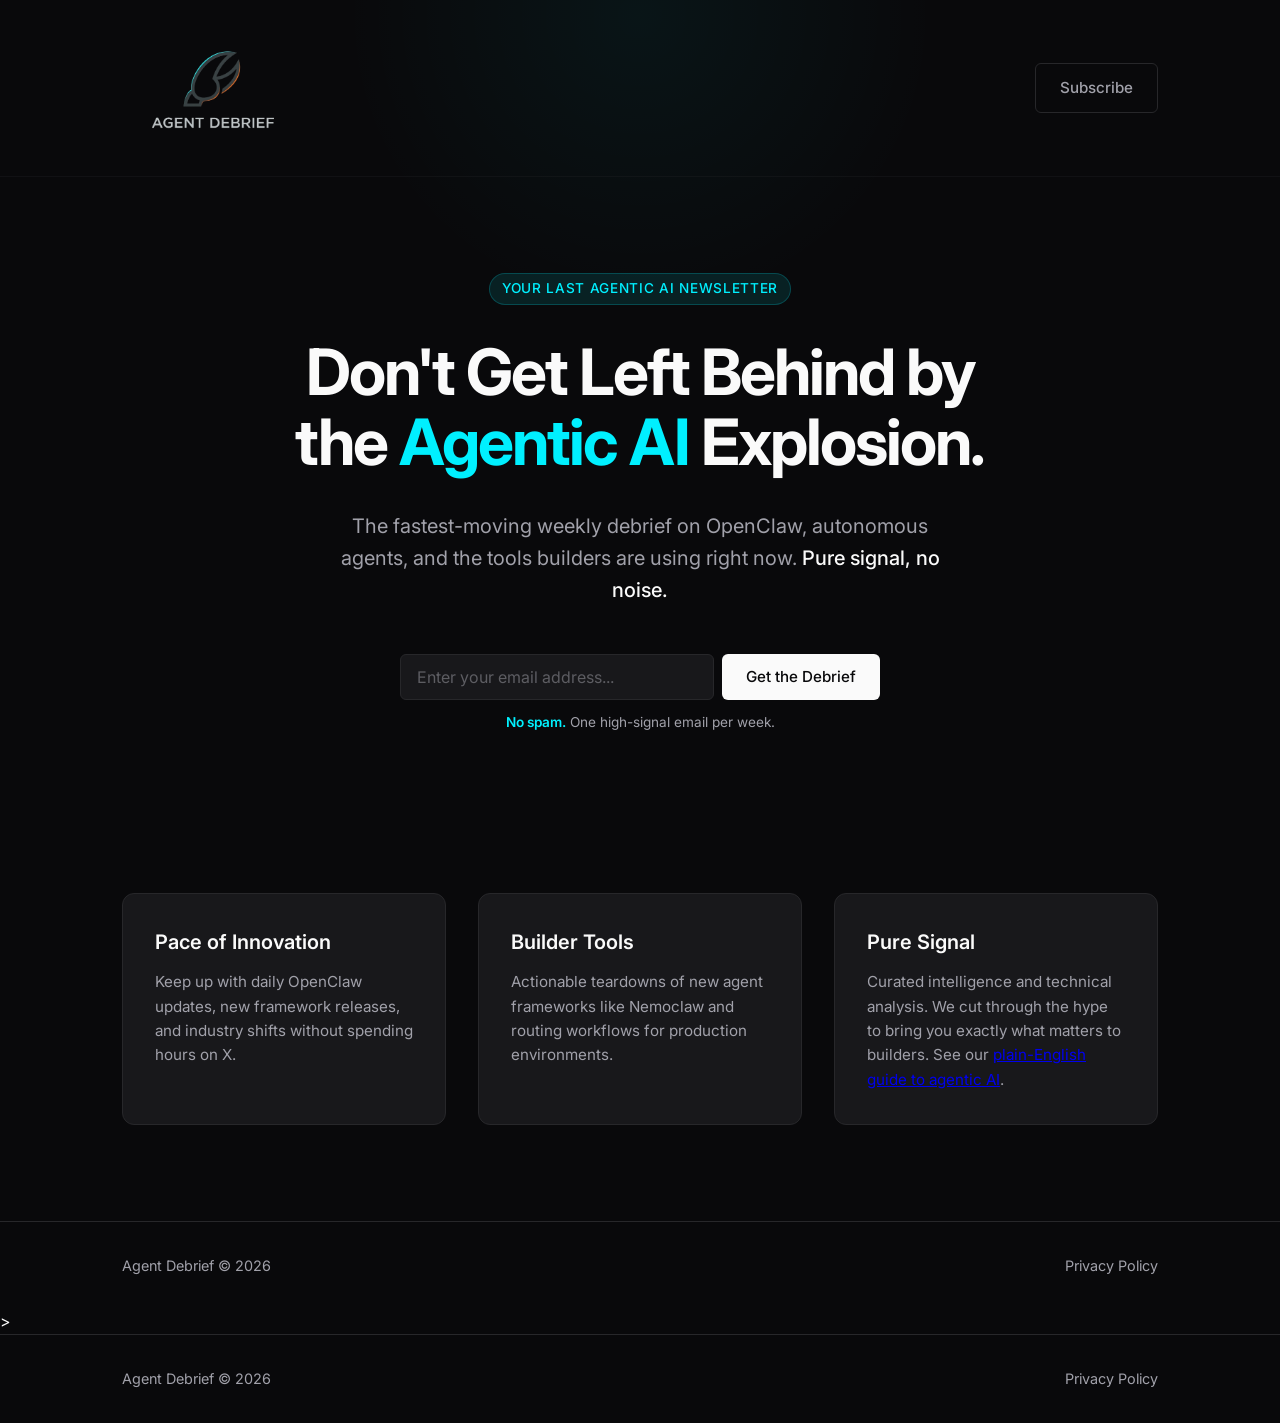
==== index.html @ ac1f8686 "Add canonical URL, JSON-LD Organization schema, h1 tag, outbound links, and footer links" ====
<!DOCTYPE html>
<html lang="en">
<head>
    <meta charset="UTF-8">
    <meta name="viewport" content="width=device-width, initial-scale=1.0">
    <meta name="description" content="Agent Debrief - The fastest-moving weekly debrief on OpenClaw, autonomous agents, and the tools builders are using right now. Pure signal, no noise.">
    <title>Agent Debrief | The Tech Newsletter</title>
    
    <!-- Open Graph / Social Media -->
    <meta property="og:title" content="Agent Debrief | The Tech Newsletter">
    <meta property="og:description" content="Agent Debrief - The fastest-moving weekly debrief on OpenClaw, autonomous agents, and the tools builders are using right now. Pure signal, no noise.">
    <meta property="og:image" content="https://agentdebrief.com/og-banner-image.jpg">
    <meta property="og:url" content="https://agentdebrief.com/">
    <meta property="og:type" content="website">
    
    <meta name="twitter:card" content="summary_large_image">
    <meta name="twitter:title" content="Agent Debrief | The Tech Newsletter">
    <meta name="twitter:description" content="Agent Debrief - The fastest-moving weekly debrief on OpenClaw, autonomous agents, and the tools builders are using right now. Pure signal, no noise.">
    <meta name="twitter:image" content="https://agentdebrief.com/og-banner-image.jpg">
    
    <!-- Google Fonts: Inter -->
    <link rel="preconnect" href="https://fonts.googleapis.com">
    <link rel="preconnect" href="https://fonts.gstatic.com" crossorigin>
    <link href="https://fonts.googleapis.com/css2?family=Inter:wght@300;400;500;600;700&display=swap" rel="stylesheet">
    
    <!-- Stylesheet -->
    <link rel="stylesheet" href="index.css">
    
    <!-- Favicon -->
    <link rel="icon" type="image/png" href="favicon.png">

    <!-- Canonical URL -->
    <link rel="canonical" href="https://agentdebrief.com/">

    <!-- JSON-LD Organization Schema -->
    <script type="application/ld+json">
    {
      "@context": "https://schema.org",
      "@type": "Organization",
      "name": "Agent Debrief",
      "url": "https://agentdebrief.com",
      "logo": "https://agentdebrief.com/logo.png",
      "description": "The fastest-moving weekly debrief on OpenClaw, autonomous agents, and the tools builders are using right now.",
      "sameAs": [
        "https://buttondown.com/the-daily-claw"
      ]
    }
    </script>
</head>
<body>
    
    <div class="glow-bg"></div>

    <header class="site-header">
        <div class="container nav-container">
            <div class="brand">
                <img src="logo.png" alt="Agent Debrief Logo" class="brand-logo" onerror="this.style.display='none'">
            </div>
            <nav class="main-nav">
                <a href="#subscribe" class="btn btn-ghost">Subscribe</a>
            </nav>
        </div>
    </header>

    <main>
        <section class="hero">
            <div class="container hero-container">
                <div class="hero-content">
                    <span class="badge">Your Last Agentic AI Newsletter</span>
                    <h1 class="hero-title">Don't Get Left Behind by the <span>Agentic AI</span> Explosion.</h1>
                    <p class="hero-subtitle">The fastest-moving weekly debrief on OpenClaw, autonomous agents, and the tools builders are using right now. <strong>Pure signal, no noise.</strong></p>
                    
                    <form action="https://buttondown.com/api/emails/embed-subscribe/agentdebrief" method="post" target="popupwindow" onsubmit="window.open('https://buttondown.com/agentdebrief', 'popupwindow')" class="subscribe-form" id="subscribe">
                        <div class="input-group">
                            <input type="email" name="email" placeholder="Enter your email address..." required aria-label="Email address">
                            <input type="hidden" value="1" name="embed" />
                            <button type="submit" class="btn btn-primary">Get the Debrief</button>
                        </div>
                        <p class="privacy-note"><span style="color: #00f1ff; font-weight: 600;">No spam.</span> One high-signal email per week.</p>
                    </form>
                </div>
            </div>
        </section>

        <section class="value-props">
            <div class="container">
                <div class="grid-3">
                    <div class="card">
                        <h3 class="card-title">Pace of Innovation</h3>
                        <p class="card-text">Keep up with daily OpenClaw updates, new framework releases, and industry shifts without spending hours on X.</p>
                    </div>
                    <div class="card">
                        <h3 class="card-title">Builder Tools</h3>
                        <p class="card-text">Actionable teardowns of new agent frameworks like Nemoclaw and routing workflows for production environments.</p>
                    </div>
                    <div class="card">
                        <h3 class="card-title">Pure Signal</h3>
                        <p class="card-text">Curated intelligence and technical analysis. We cut through the hype to bring you exactly what matters to builders. See our <a href="https://agentdebrief.com/blog/what-is-agentic-ai" target="_blank" rel="noopener">plain-English guide to agentic AI</a>.</p>
                    </div>
                </div>
            </div>
        </section>
    </main>

    <footer class="site-footer">
        <div class="container footer-container">
            <div class="footer-brand">
                <span>Agent Debrief &copy; 2026</span>
            </div>
            <div class="footer-links">
                <a href="/privacy.html">Privacy Policy</a>
            </div>
        </div>
    </footer>

</body>
</html>
>
                    </div>
                </div>
            </div>
        </section>
    </main>

    <footer class="site-footer">
        <div class="container footer-container">
            <div class="footer-brand">
                <span>Agent Debrief &copy; 2026</span>
            </div>
            <div class="footer-links">
                <a href="/privacy.html">Privacy Policy</a>
            </div>
        </div>
    </footer>

</body>
</html>
---- index.css ----
:root {
    /* Color Palette */
    --bg-void: #09090B;
    --bg-surface: #18181B;
    --border-color: #27272A;

    --text-primary: #FAFAFA;
    --text-secondary: #A1A1AA;

    --accent-cyan: #00F0FF;
    --accent-amber: #FF5500;

    /* Typography */
    --font-inter: 'Inter', -apple-system, BlinkMacSystemFont, "Segoe UI", Roboto, Helvetica, Arial, sans-serif;

    /* Spacing & Sizing */
    --container-width: 1100px;
    --spacing-sm: 0.5rem;
    --spacing-md: 1rem;
    --spacing-lg: 2rem;
    --spacing-xl: 4rem;

    /* Transitions */
    --transition-fast: 0.15s ease-in-out;
    --transition-smooth: 0.3s cubic-bezier(0.16, 1, 0.3, 1);
}

/* Reset & Base Styles */
* {
    margin: 0;
    padding: 0;
    box-sizing: border-box;
}

body {
    background-color: var(--bg-void);
    color: var(--text-primary);
    font-family: var(--font-inter);
    line-height: 1.6;
    -webkit-font-smoothing: antialiased;
    -moz-osx-font-smoothing: grayscale;
    min-height: 100vh;
    display: flex;
    flex-direction: column;
    position: relative;
    overflow-x: hidden;
}

/* Subtle glowing background effect */
.glow-bg {
    position: absolute;
    top: -20%;
    left: 50%;
    transform: translateX(-50%);
    width: 600px;
    height: 600px;
    background: radial-gradient(circle, rgba(0, 240, 255, 0.05) 0%, rgba(9, 9, 11, 0) 70%);
    z-index: -1;
    pointer-events: none;
}

.container {
    width: 100%;
    max-width: var(--container-width);
    margin: 0 auto;
    padding: 0 var(--spacing-lg);
}

/* Header */
.site-header {
    padding: var(--spacing-lg) 0;
    border-bottom: 1px solid rgba(39, 39, 42, 0.3);
}

.nav-container {
    display: flex;
    justify-content: space-between;
    align-items: center;
}

.brand {
    display: flex;
    align-items: center;
    gap: 0.75rem;
}

.brand-logo {
    height: 112px;
    width: auto;
}

.brand-text {
    font-size: 1.25rem;
    font-weight: 600;
    letter-spacing: -0.02em;
}

/* Buttons */
.btn {
    display: inline-block;
    padding: 0.75rem 1.5rem;
    border-radius: 6px;
    font-weight: 500;
    font-size: 0.95rem;
    cursor: pointer;
    text-decoration: none;
    transition: all var(--transition-fast);
    border: none;
    font-family: inherit;
}

.btn-primary {
    background-color: var(--text-primary);
    color: var(--bg-void);
}

.btn-primary:hover {
    background-color: #E4E4E7;
    transform: translateY(-1px);
}

.btn-ghost {
    background-color: transparent;
    color: var(--text-secondary);
    border: 1px solid var(--border-color);
}

.btn-ghost:hover {
    color: var(--text-primary);
    border-color: var(--text-secondary);
}

/* Hero Section */
.hero {
    padding: 6rem 0;
    text-align: center;
}

.hero-container {
    max-width: 800px;
}

.badge {
    display: inline-block;
    padding: 0.25rem 0.75rem;
    background-color: rgba(0, 240, 255, 0.1);
    color: var(--accent-cyan);
    border: 1px solid rgba(0, 240, 255, 0.2);
    border-radius: 20px;
    font-size: 0.85rem;
    font-weight: 500;
    margin-bottom: var(--spacing-lg);
    letter-spacing: 0.05em;
    text-transform: uppercase;
}

.hero-title {
    font-size: clamp(2.5rem, 5vw, 4rem);
    font-weight: 700;
    line-height: 1.1;
    letter-spacing: -0.03em;
    margin-bottom: var(--spacing-lg);
}

.hero-title span {
    color: var(--accent-cyan);
}

.hero-subtitle {
    font-size: 1.25rem;
    color: var(--text-secondary);
    margin-bottom: 3rem;
    max-width: 600px;
    margin-left: auto;
    margin-right: auto;
}

.hero-subtitle strong {
    color: var(--text-primary);
    font-weight: 500;
}

/* Subscribe Form */
.subscribe-form {
    max-width: 480px;
    margin: 0 auto;
}

.input-group {
    display: flex;
    gap: 0.5rem;
    margin-bottom: 0.75rem;
}

.input-group input {
    flex: 1;
    padding: 0.75rem 1rem;
    background-color: var(--bg-surface);
    border: 1px solid var(--border-color);
    border-radius: 6px;
    color: var(--text-primary);
    font-family: inherit;
    font-size: 1rem;
    transition: border-color var(--transition-fast);
}

.input-group input:focus {
    outline: none;
    border-color: var(--accent-cyan);
}

.input-group input::placeholder {
    color: rgba(161, 161, 170, 0.5);
}

.privacy-note {
    font-size: 0.85rem;
    color: var(--text-secondary);
}

/* Value Props Grid */
.value-props {
    padding: var(--spacing-xl) 0 6rem 0;
}

.grid-3 {
    display: grid;
    grid-template-columns: repeat(auto-fit, minmax(300px, 1fr));
    gap: var(--spacing-lg);
}

.card {
    background-color: var(--bg-surface);
    border: 1px solid var(--border-color);
    border-radius: 12px;
    padding: 2rem;
    transition: transform var(--transition-smooth), border-color var(--transition-smooth);
}

.card:hover {
    transform: translateY(-4px);
    border-color: rgba(255, 255, 255, 0.1);
}



.card-title {
    font-size: 1.25rem;
    font-weight: 600;
    margin-bottom: 0.75rem;
}

.card-text {
    color: var(--text-secondary);
    font-size: 0.95rem;
}

/* Footer */
.site-footer {
    margin-top: auto;
    padding: 2rem 0;
    border-top: 1px solid var(--border-color);
    color: var(--text-secondary);
    font-size: 0.9rem;
}

.footer-container {
    display: flex;
    justify-content: space-between;
    align-items: center;
}

.footer-links a {
    color: var(--text-secondary);
    text-decoration: none;
    transition: color var(--transition-fast);
}

.footer-links a:hover {
    color: var(--text-primary);
}

/* Responsive */
@media (max-width: 768px) {
    .input-group {
        flex-direction: column;
    }

    .input-group button {
        width: 100%;
    }

    .footer-container {
        flex-direction: column;
        gap: 1rem;
        text-align: center;
    }
}
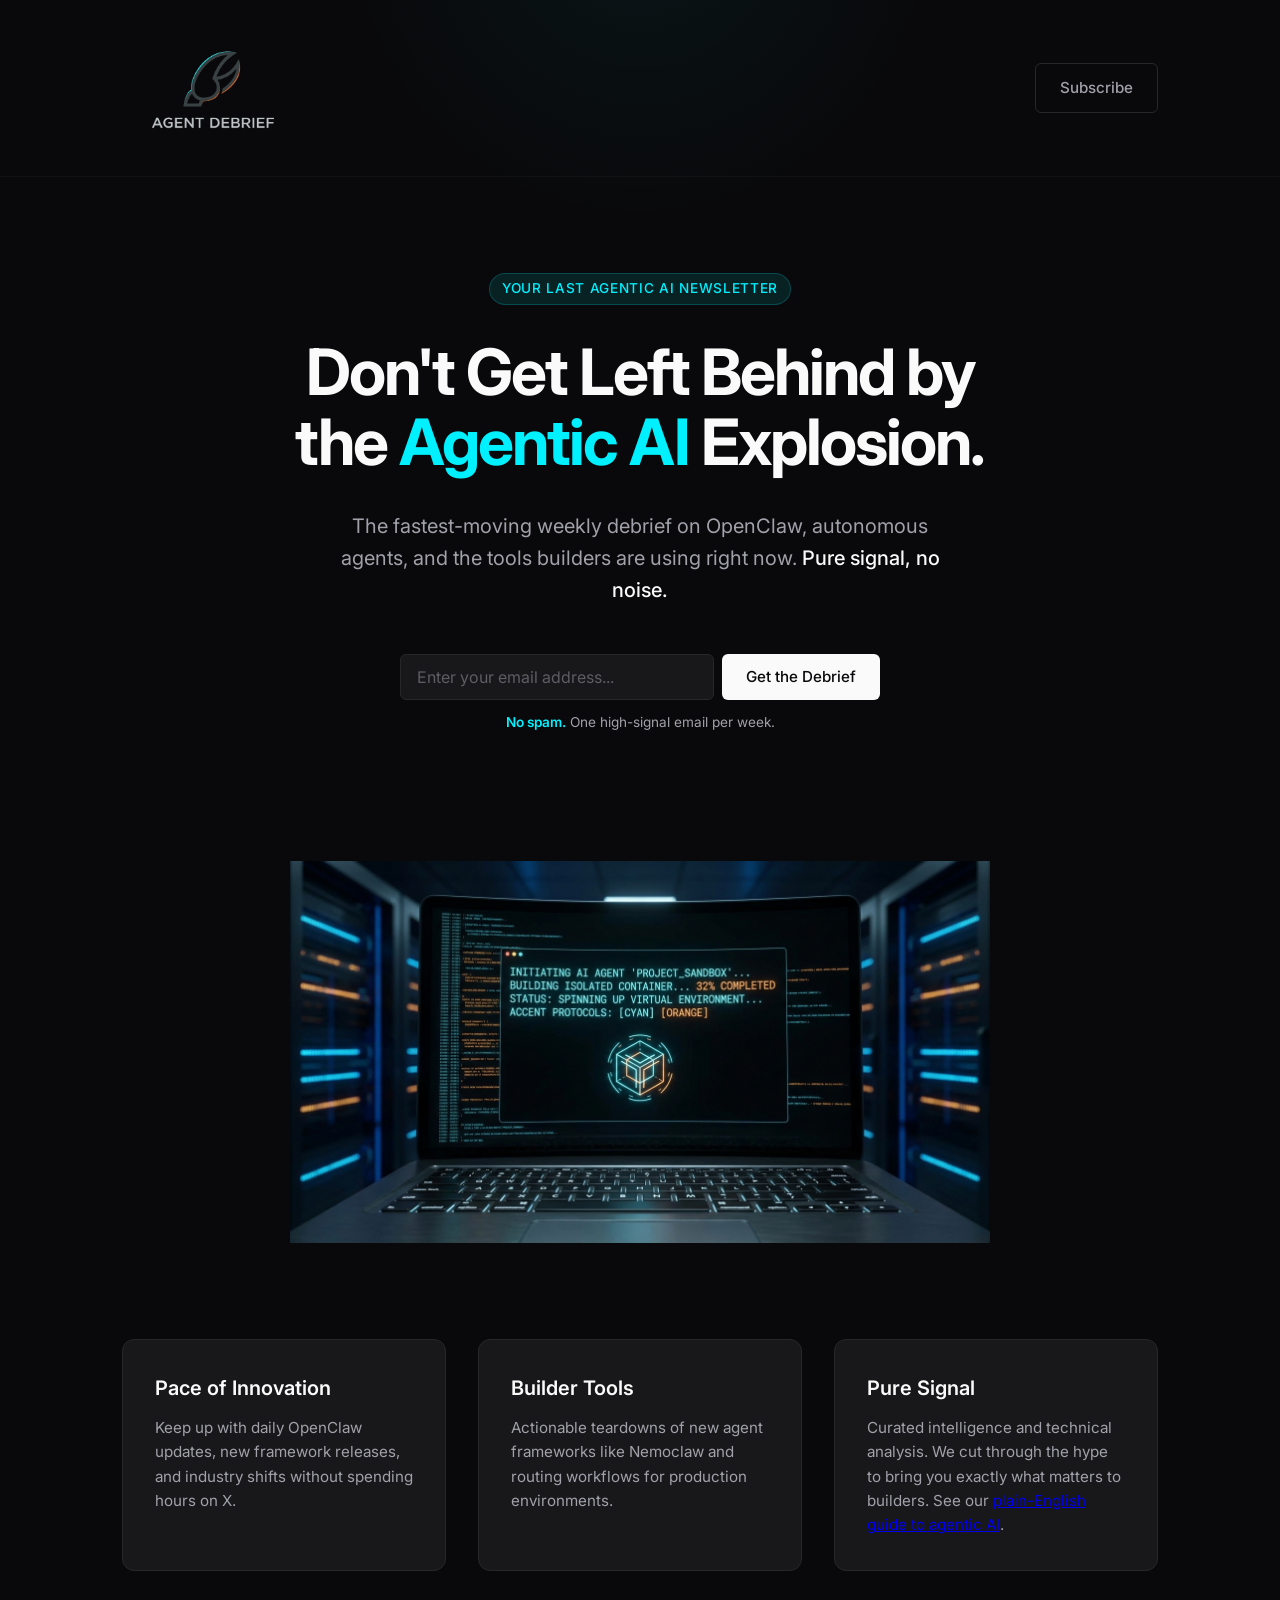
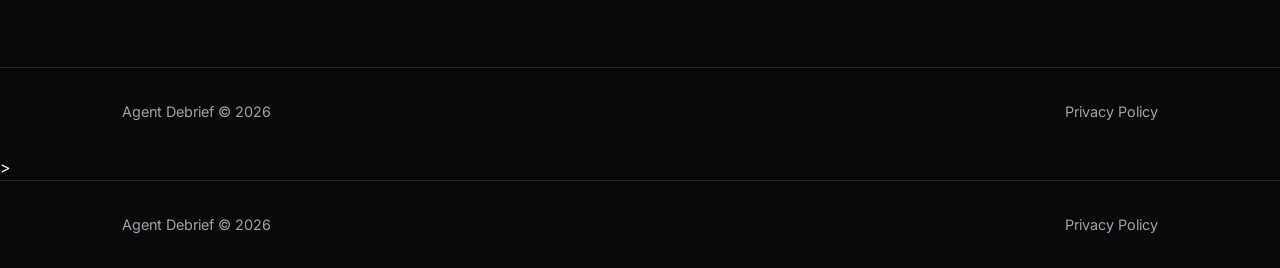
==== commit e7ad0021: "Add site images: featured, infographic, in-content" ====
--- a/index.html
+++ b/index.html
@@ -82,6 +82,8 @@
             </div>
         </section>
 
+        <img src="/images/home-featured.jpg" alt="Agent Debrief home" class="featured-image" style="width:100%;max-width:700px;display:block;margin:2rem auto;">
+
         <section class="value-props">
             <div class="container">
                 <div class="grid-3">
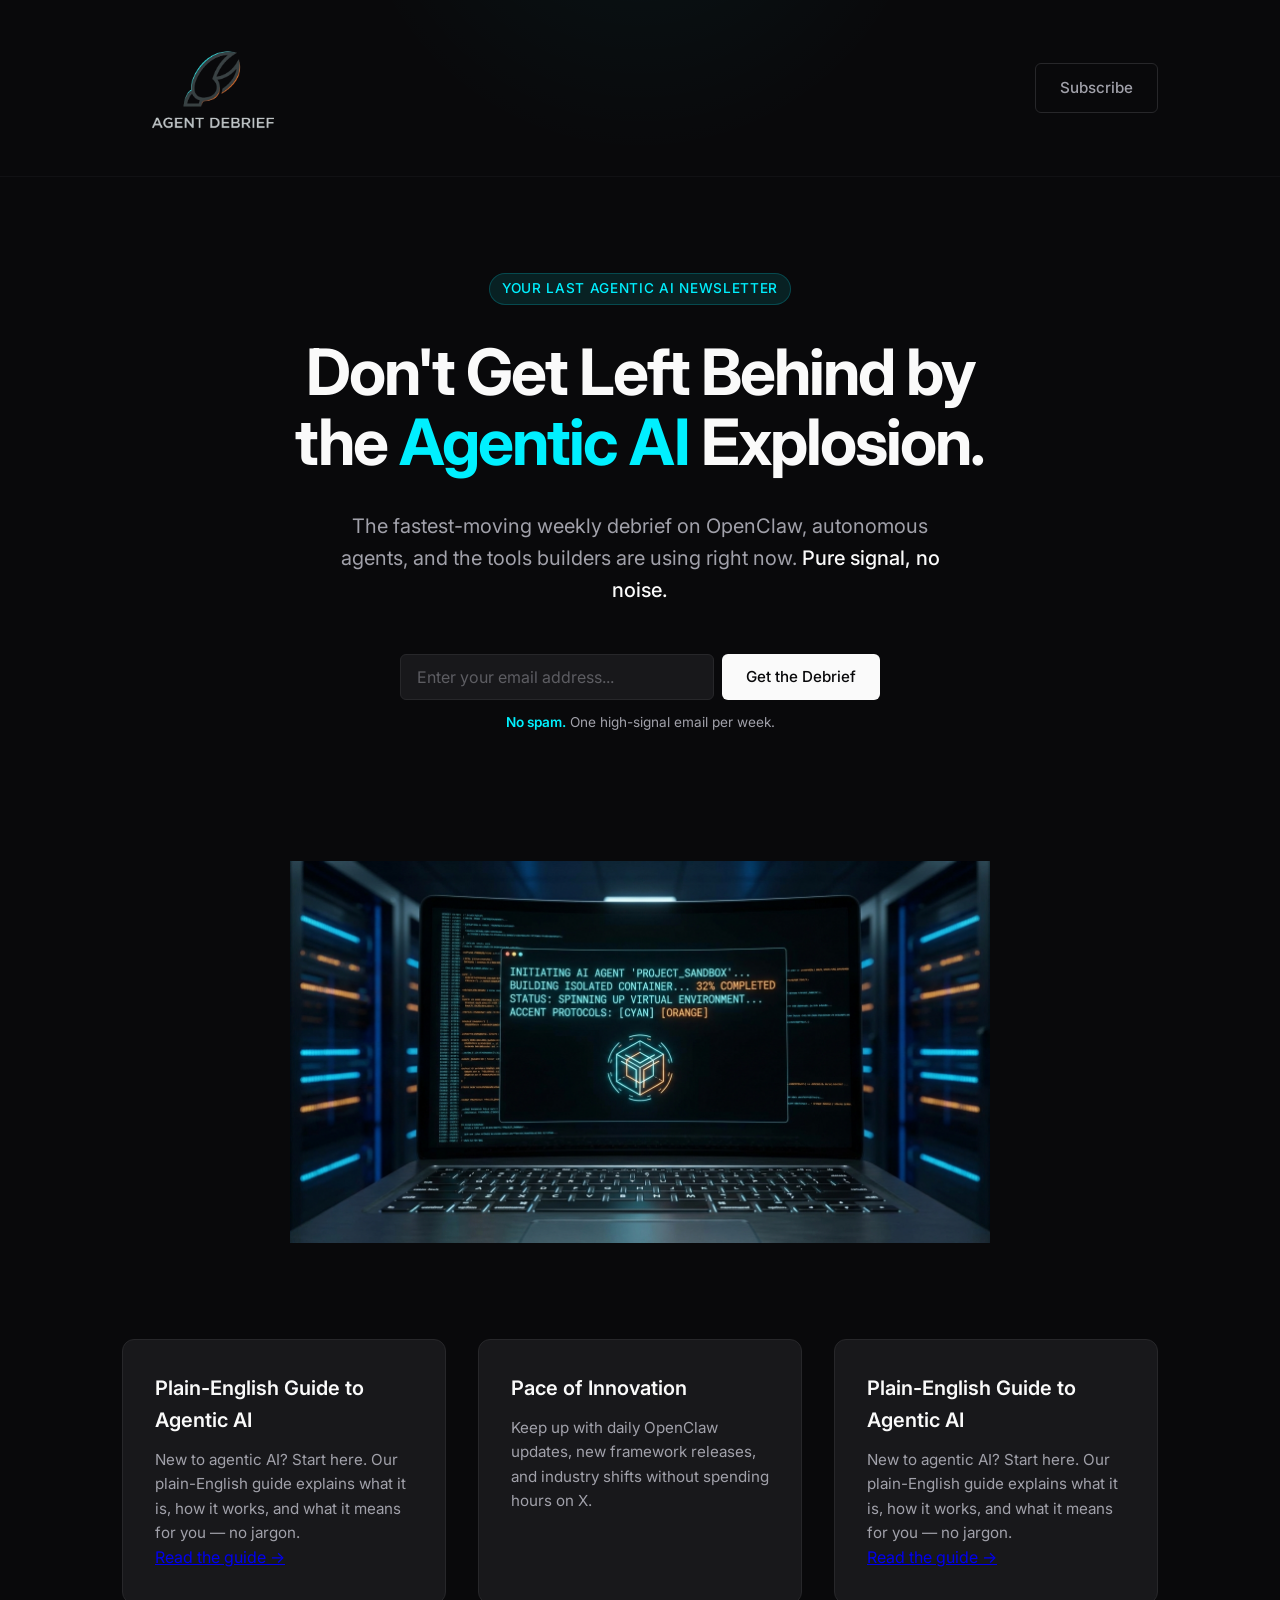
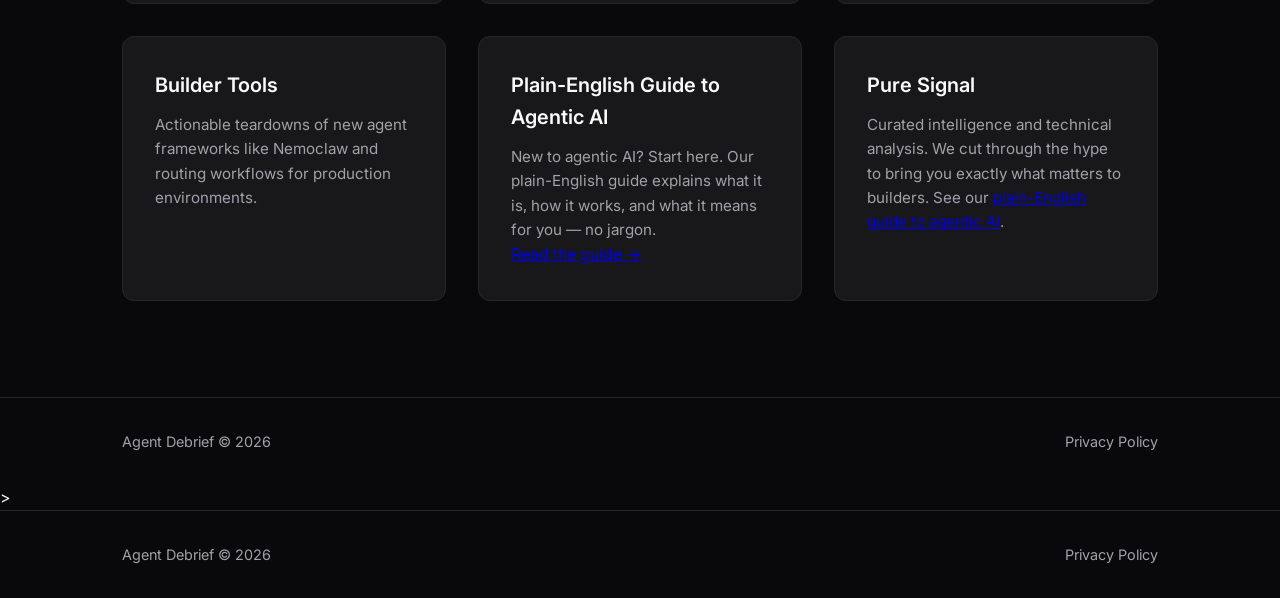
==== commit 210af746: "Fix homepage cyan accent link + replace all generic images with unique context-specific images" ====
--- a/index.html
+++ b/index.html
@@ -87,15 +87,30 @@
         <section class="value-props">
             <div class="container">
                 <div class="grid-3">
-                    <div class="card">
+                        <div class="card">
+                <h3 class="card-title">Plain-English Guide to Agentic AI</h3>
+                <p class="card-text">New to agentic AI? Start here. Our plain-English guide explains what it is, how it works, and what it means for you — no jargon.</p>
+                <a href="/blog/what-is-agentic-ai" class="article-link">Read the guide →</a>
+            </div>
+            <div class="card">
                         <h3 class="card-title">Pace of Innovation</h3>
                         <p class="card-text">Keep up with daily OpenClaw updates, new framework releases, and industry shifts without spending hours on X.</p>
                     </div>
-                    <div class="card">
+                        <div class="card">
+                <h3 class="card-title">Plain-English Guide to Agentic AI</h3>
+                <p class="card-text">New to agentic AI? Start here. Our plain-English guide explains what it is, how it works, and what it means for you — no jargon.</p>
+                <a href="/blog/what-is-agentic-ai" class="article-link">Read the guide →</a>
+            </div>
+            <div class="card">
                         <h3 class="card-title">Builder Tools</h3>
                         <p class="card-text">Actionable teardowns of new agent frameworks like Nemoclaw and routing workflows for production environments.</p>
                     </div>
-                    <div class="card">
+                        <div class="card">
+                <h3 class="card-title">Plain-English Guide to Agentic AI</h3>
+                <p class="card-text">New to agentic AI? Start here. Our plain-English guide explains what it is, how it works, and what it means for you — no jargon.</p>
+                <a href="/blog/what-is-agentic-ai" class="article-link">Read the guide →</a>
+            </div>
+            <div class="card">
                         <h3 class="card-title">Pure Signal</h3>
                         <p class="card-text">Curated intelligence and technical analysis. We cut through the hype to bring you exactly what matters to builders. See our <a href="https://agentdebrief.com/blog/what-is-agentic-ai" target="_blank" rel="noopener">plain-English guide to agentic AI</a>.</p>
                     </div>
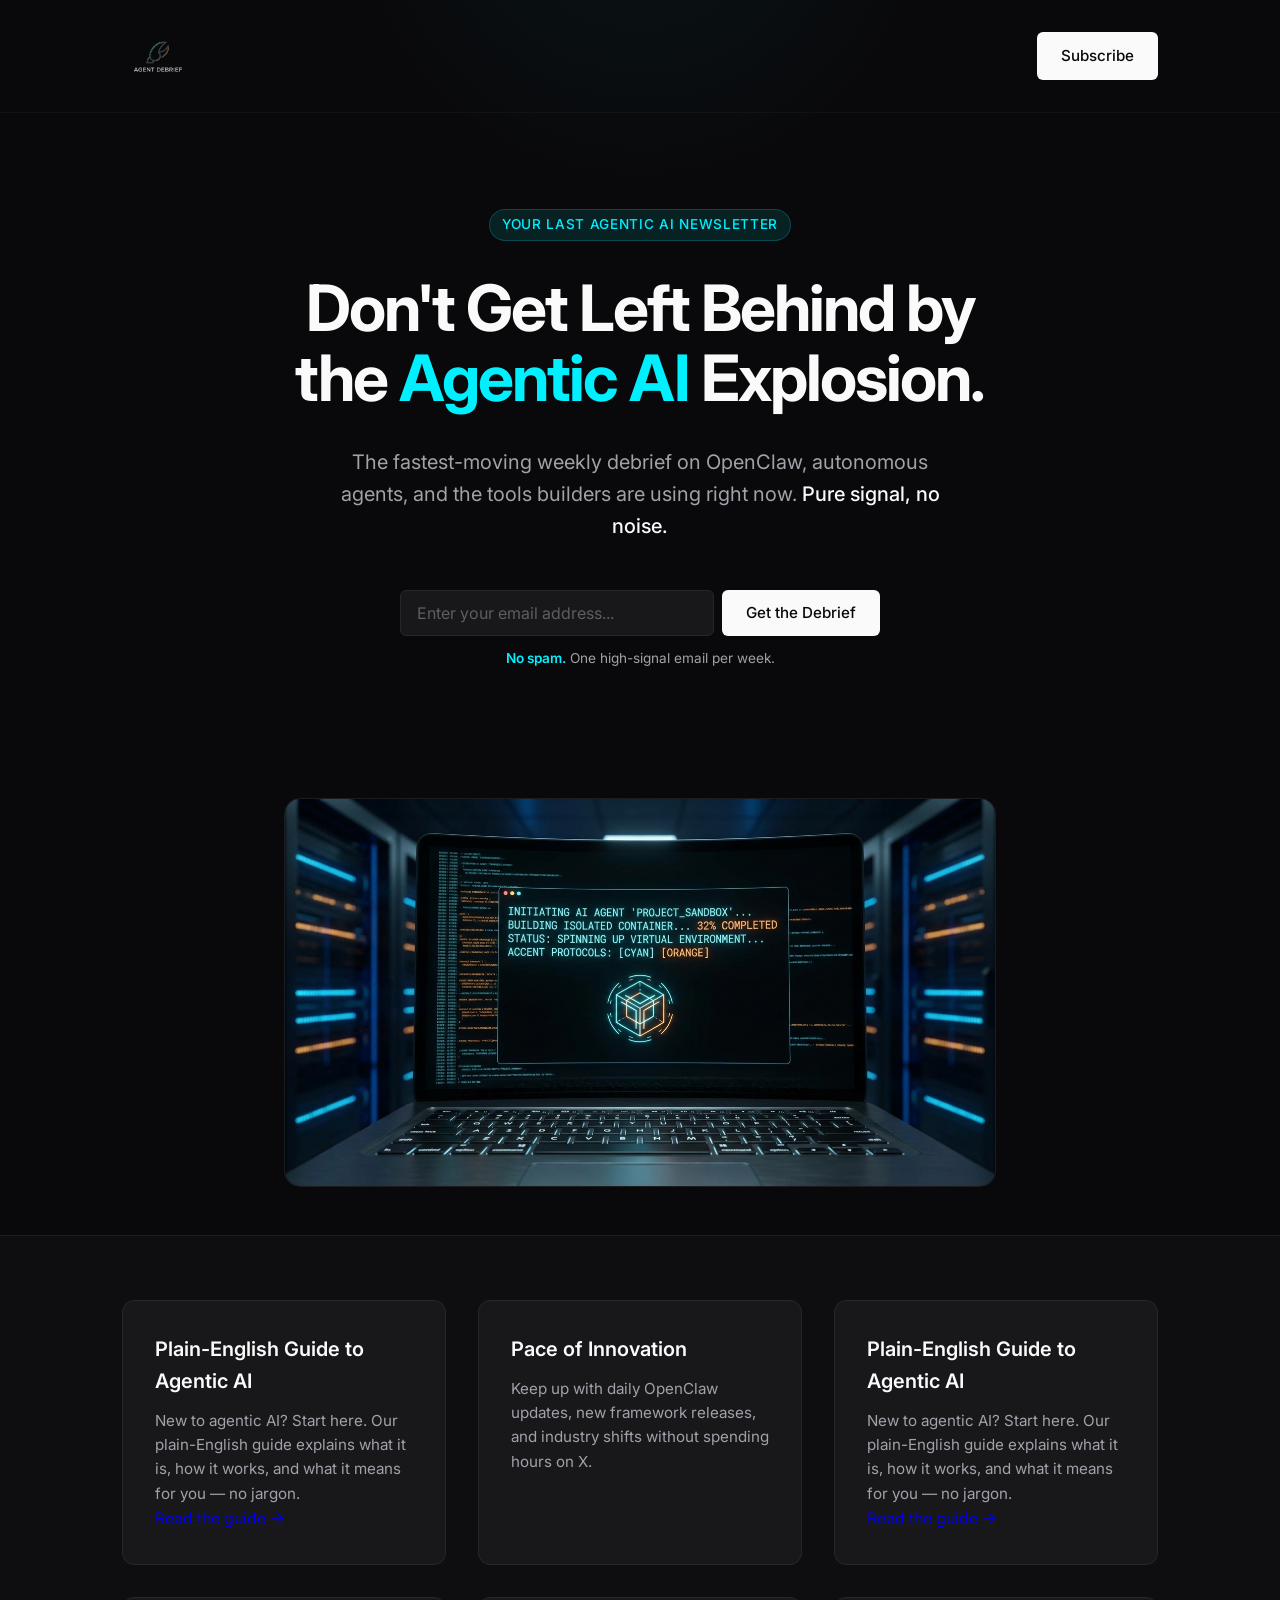
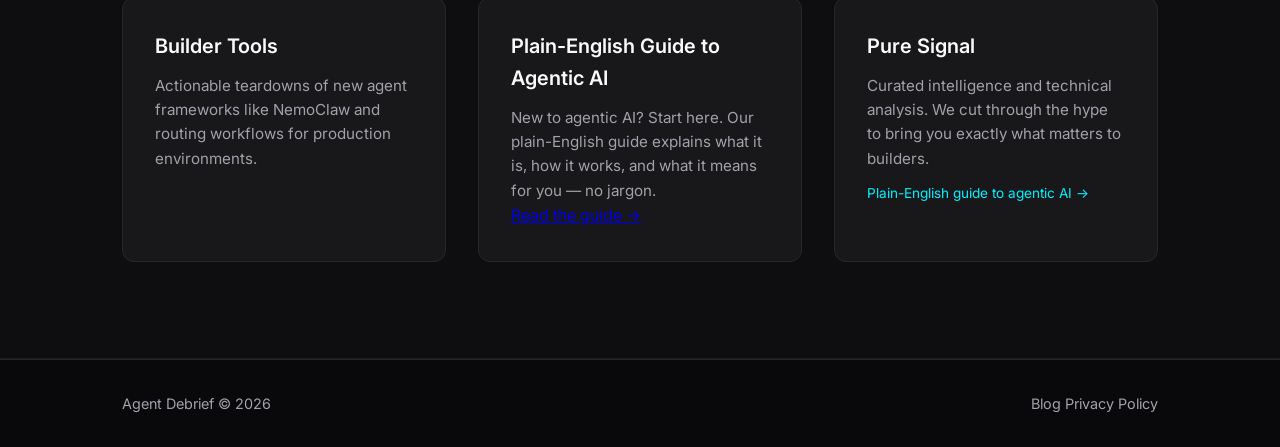
==== commit a2716bdd: "UX fixes: remove double footer, tighten image spacing, primary nav button, clean card link" ====
--- a/index.html
+++ b/index.html
@@ -5,34 +5,21 @@
     <meta name="viewport" content="width=device-width, initial-scale=1.0">
     <meta name="description" content="Agent Debrief - The fastest-moving weekly debrief on OpenClaw, autonomous agents, and the tools builders are using right now. Pure signal, no noise.">
     <title>Agent Debrief | The Tech Newsletter</title>
-    
-    <!-- Open Graph / Social Media -->
+    <link rel="canonical" href="https://agentdebrief.com/">
     <meta property="og:title" content="Agent Debrief | The Tech Newsletter">
-    <meta property="og:description" content="Agent Debrief - The fastest-moving weekly debrief on OpenClaw, autonomous agents, and the tools builders are using right now. Pure signal, no noise.">
+    <meta property="og:description" content="The fastest-moving weekly debrief on OpenClaw, autonomous agents, and the tools builders are using right now. Pure signal, no noise.">
     <meta property="og:image" content="https://agentdebrief.com/og-banner-image.jpg">
     <meta property="og:url" content="https://agentdebrief.com/">
     <meta property="og:type" content="website">
-    
     <meta name="twitter:card" content="summary_large_image">
     <meta name="twitter:title" content="Agent Debrief | The Tech Newsletter">
-    <meta name="twitter:description" content="Agent Debrief - The fastest-moving weekly debrief on OpenClaw, autonomous agents, and the tools builders are using right now. Pure signal, no noise.">
+    <meta name="twitter:description" content="The fastest-moving weekly debrief on OpenClaw, autonomous agents, and the tools builders are using right now. Pure signal, no noise.">
     <meta name="twitter:image" content="https://agentdebrief.com/og-banner-image.jpg">
-    
-    <!-- Google Fonts: Inter -->
     <link rel="preconnect" href="https://fonts.googleapis.com">
     <link rel="preconnect" href="https://fonts.gstatic.com" crossorigin>
     <link href="https://fonts.googleapis.com/css2?family=Inter:wght@300;400;500;600;700&display=swap" rel="stylesheet">
-    
-    <!-- Stylesheet -->
     <link rel="stylesheet" href="index.css">
-    
-    <!-- Favicon -->
     <link rel="icon" type="image/png" href="favicon.png">
-
-    <!-- Canonical URL -->
-    <link rel="canonical" href="https://agentdebrief.com/">
-
-    <!-- JSON-LD Organization Schema -->
     <script type="application/ld+json">
     {
       "@context": "https://schema.org",
@@ -41,27 +28,22 @@
       "url": "https://agentdebrief.com",
       "logo": "https://agentdebrief.com/logo.png",
       "description": "The fastest-moving weekly debrief on OpenClaw, autonomous agents, and the tools builders are using right now.",
-      "sameAs": [
-        "https://buttondown.com/the-daily-claw"
-      ]
+      "sameAs": ["https://buttondown.com/agentdebrief"]
     }
     </script>
 </head>
 <body>
-    
     <div class="glow-bg"></div>
-
     <header class="site-header">
         <div class="container nav-container">
-            <div class="brand">
-                <img src="logo.png" alt="Agent Debrief Logo" class="brand-logo" onerror="this.style.display='none'">
-            </div>
+            <a href="/" class="brand" style="text-decoration:none;">
+                <img src="logo.png" alt="Agent Debrief Logo" class="brand-logo" onerror="this.style.display='"'"'none'"'"'" style="height:44px;">
+            </a>
             <nav class="main-nav">
-                <a href="#subscribe" class="btn btn-ghost">Subscribe</a>
+                <a href="#subscribe" class="btn btn-primary">Subscribe</a>
             </nav>
         </div>
     </header>
-
     <main>
         <section class="hero">
             <div class="container hero-container">
@@ -69,11 +51,10 @@
                     <span class="badge">Your Last Agentic AI Newsletter</span>
                     <h1 class="hero-title">Don't Get Left Behind by the <span>Agentic AI</span> Explosion.</h1>
                     <p class="hero-subtitle">The fastest-moving weekly debrief on OpenClaw, autonomous agents, and the tools builders are using right now. <strong>Pure signal, no noise.</strong></p>
-                    
                     <form action="https://buttondown.com/api/emails/embed-subscribe/agentdebrief" method="post" target="popupwindow" onsubmit="window.open('https://buttondown.com/agentdebrief', 'popupwindow')" class="subscribe-form" id="subscribe">
                         <div class="input-group">
                             <input type="email" name="email" placeholder="Enter your email address..." required aria-label="Email address">
-                            <input type="hidden" value="1" name="embed" />
+                            <input type="hidden" value="1" name="embed">
                             <button type="submit" class="btn btn-primary">Get the Debrief</button>
                         </div>
                         <p class="privacy-note"><span style="color: #00f1ff; font-weight: 600;">No spam.</span> One high-signal email per week.</p>
@@ -81,10 +62,10 @@
                 </div>
             </div>
         </section>
-
-        <img src="/images/home-featured.jpg" alt="Agent Debrief home" class="featured-image" style="width:100%;max-width:700px;display:block;margin:2rem auto;">
-
-        <section class="value-props">
+        <div style="max-width:760px; margin:2rem auto; padding:0 1.5rem;">
+            <img src="/images/home-featured.jpg" alt="An autonomous AI agent running in a sandboxed environment" style="width:100%; border-radius:16px; display:block; border:1px solid rgba(255,255,255,0.08);">
+        </div>
+        <section class="value-props" style="background: rgba(255,255,255,0.02); border-top:1px solid rgba(255,255,255,0.06); border-bottom:1px solid rgba(255,255,255,0.06); margin-top:3rem;">
             <div class="container">
                 <div class="grid-3">
                         <div class="card">
@@ -103,7 +84,7 @@
             </div>
             <div class="card">
                         <h3 class="card-title">Builder Tools</h3>
-                        <p class="card-text">Actionable teardowns of new agent frameworks like Nemoclaw and routing workflows for production environments.</p>
+                        <p class="card-text">Actionable teardowns of new agent frameworks like NemoClaw and routing workflows for production environments.</p>
                     </div>
                         <div class="card">
                 <h3 class="card-title">Plain-English Guide to Agentic AI</h3>
@@ -112,43 +93,23 @@
             </div>
             <div class="card">
                         <h3 class="card-title">Pure Signal</h3>
-                        <p class="card-text">Curated intelligence and technical analysis. We cut through the hype to bring you exactly what matters to builders. See our <a href="https://agentdebrief.com/blog/what-is-agentic-ai" target="_blank" rel="noopener">plain-English guide to agentic AI</a>.</p>
+                        <p class="card-text">Curated intelligence and technical analysis. We cut through the hype to bring you exactly what matters to builders.</p>
+                        <a href="/blog/what-is-agentic-ai" style="display:inline-block; margin-top:0.75rem; font-size:0.85rem; color:#00f1ff; text-decoration:none;">Plain-English guide to agentic AI &rarr;</a>
                     </div>
                 </div>
             </div>
         </section>
     </main>
-
     <footer class="site-footer">
         <div class="container footer-container">
             <div class="footer-brand">
                 <span>Agent Debrief &copy; 2026</span>
             </div>
             <div class="footer-links">
+                <a href="/blog">Blog</a>
                 <a href="/privacy.html">Privacy Policy</a>
             </div>
         </div>
     </footer>
-
 </body>
-</html>
->
-                    </div>
-                </div>
-            </div>
-        </section>
-    </main>
-
-    <footer class="site-footer">
-        <div class="container footer-container">
-            <div class="footer-brand">
-                <span>Agent Debrief &copy; 2026</span>
-            </div>
-            <div class="footer-links">
-                <a href="/privacy.html">Privacy Policy</a>
-            </div>
-        </div>
-    </footer>
-
-</body>
-</html>
+</html>
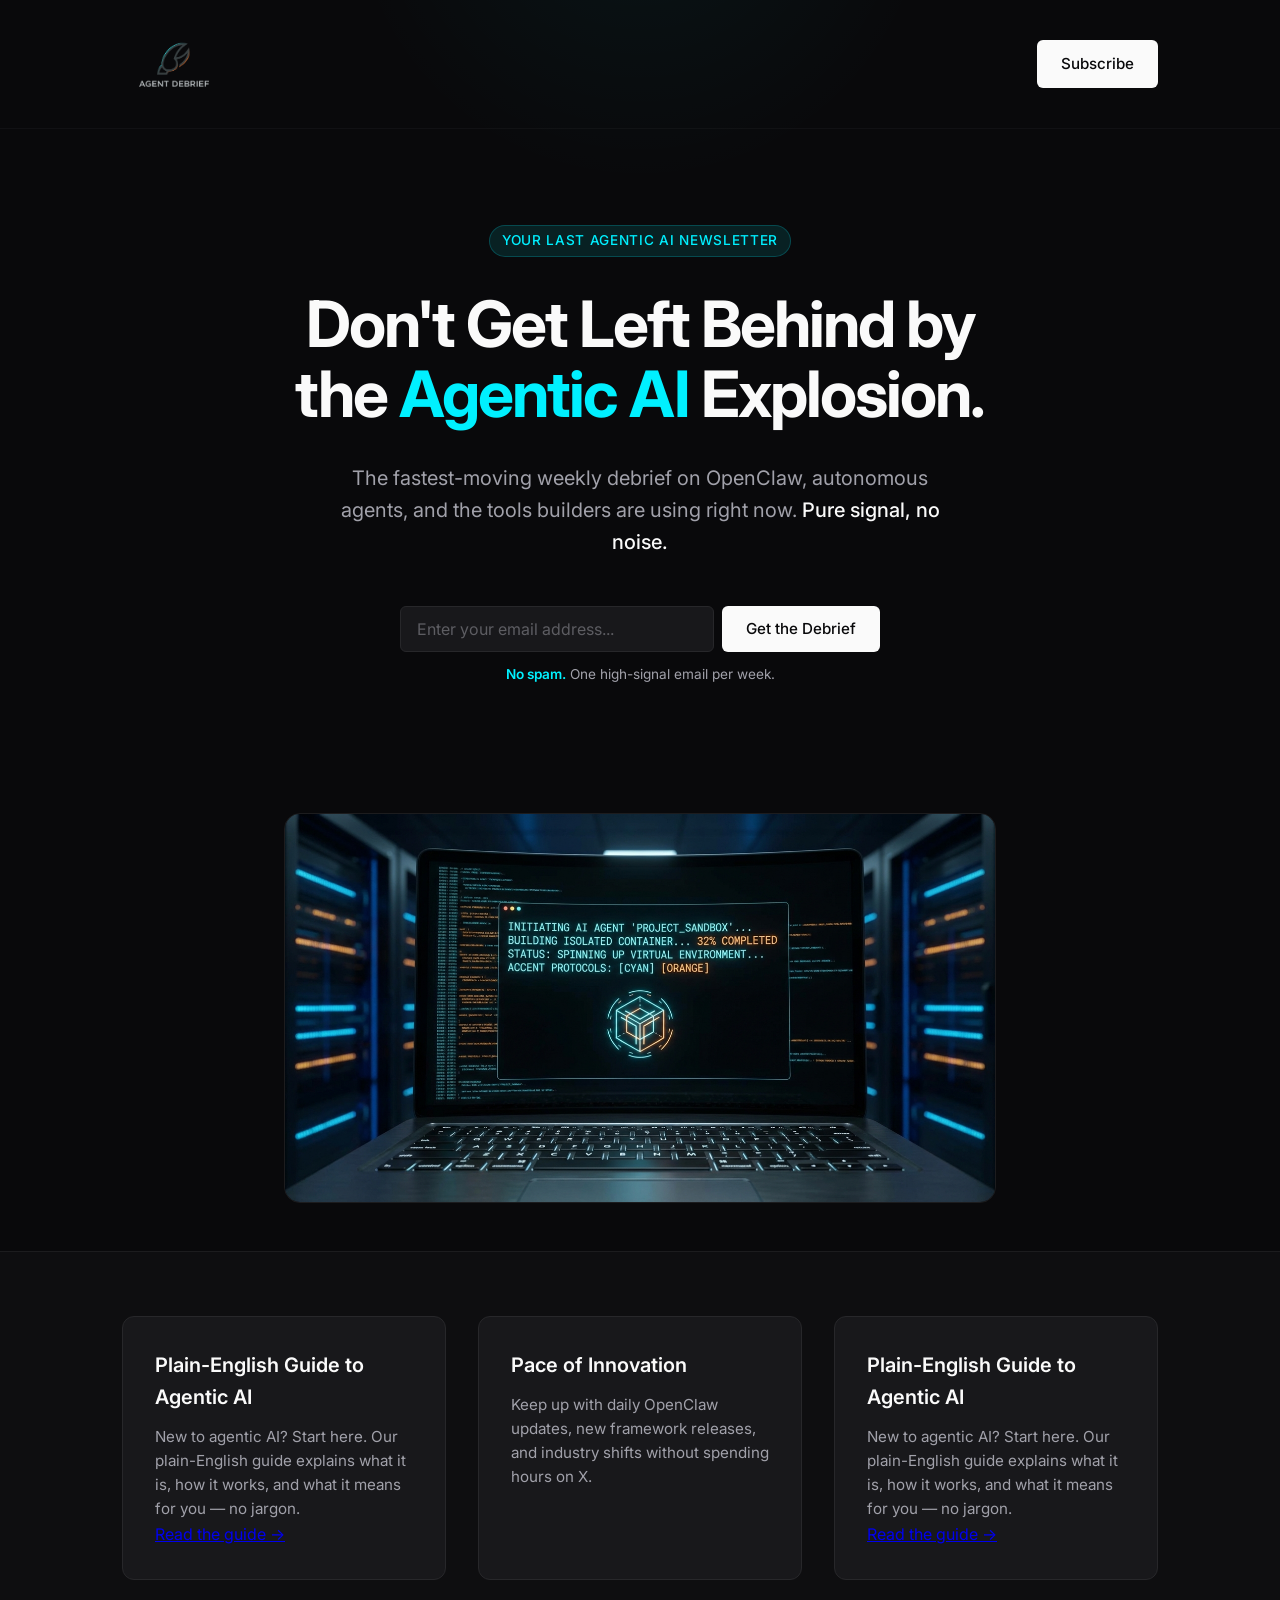
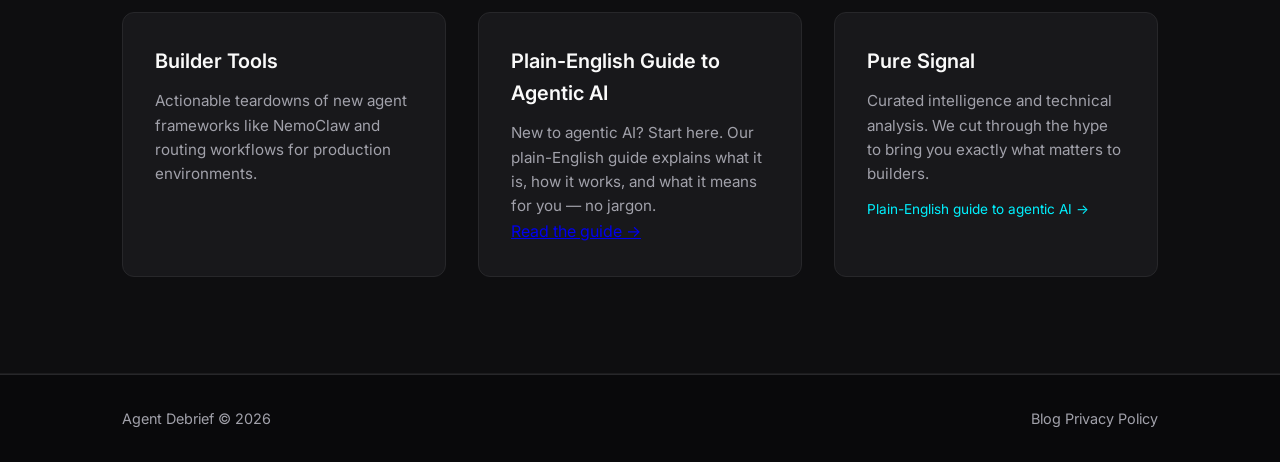
==== commit 5d5bfc01: "Increase logo size to 64px in header" ====
--- a/index.html
+++ b/index.html
@@ -37,7 +37,7 @@
     <header class="site-header">
         <div class="container nav-container">
             <a href="/" class="brand" style="text-decoration:none;">
-                <img src="logo.png" alt="Agent Debrief Logo" class="brand-logo" onerror="this.style.display='"'"'none'"'"'" style="height:44px;">
+                <img src="logo.png" alt="Agent Debrief Logo" class="brand-logo" onerror="this.style.display='none'">
             </a>
             <nav class="main-nav">
                 <a href="#subscribe" class="btn btn-primary">Subscribe</a>
--- a/index.css
+++ b/index.css
@@ -85,7 +85,7 @@
 }
 
 .brand-logo {
-    height: 112px;
+    height: 64px;
     width: auto;
 }
 
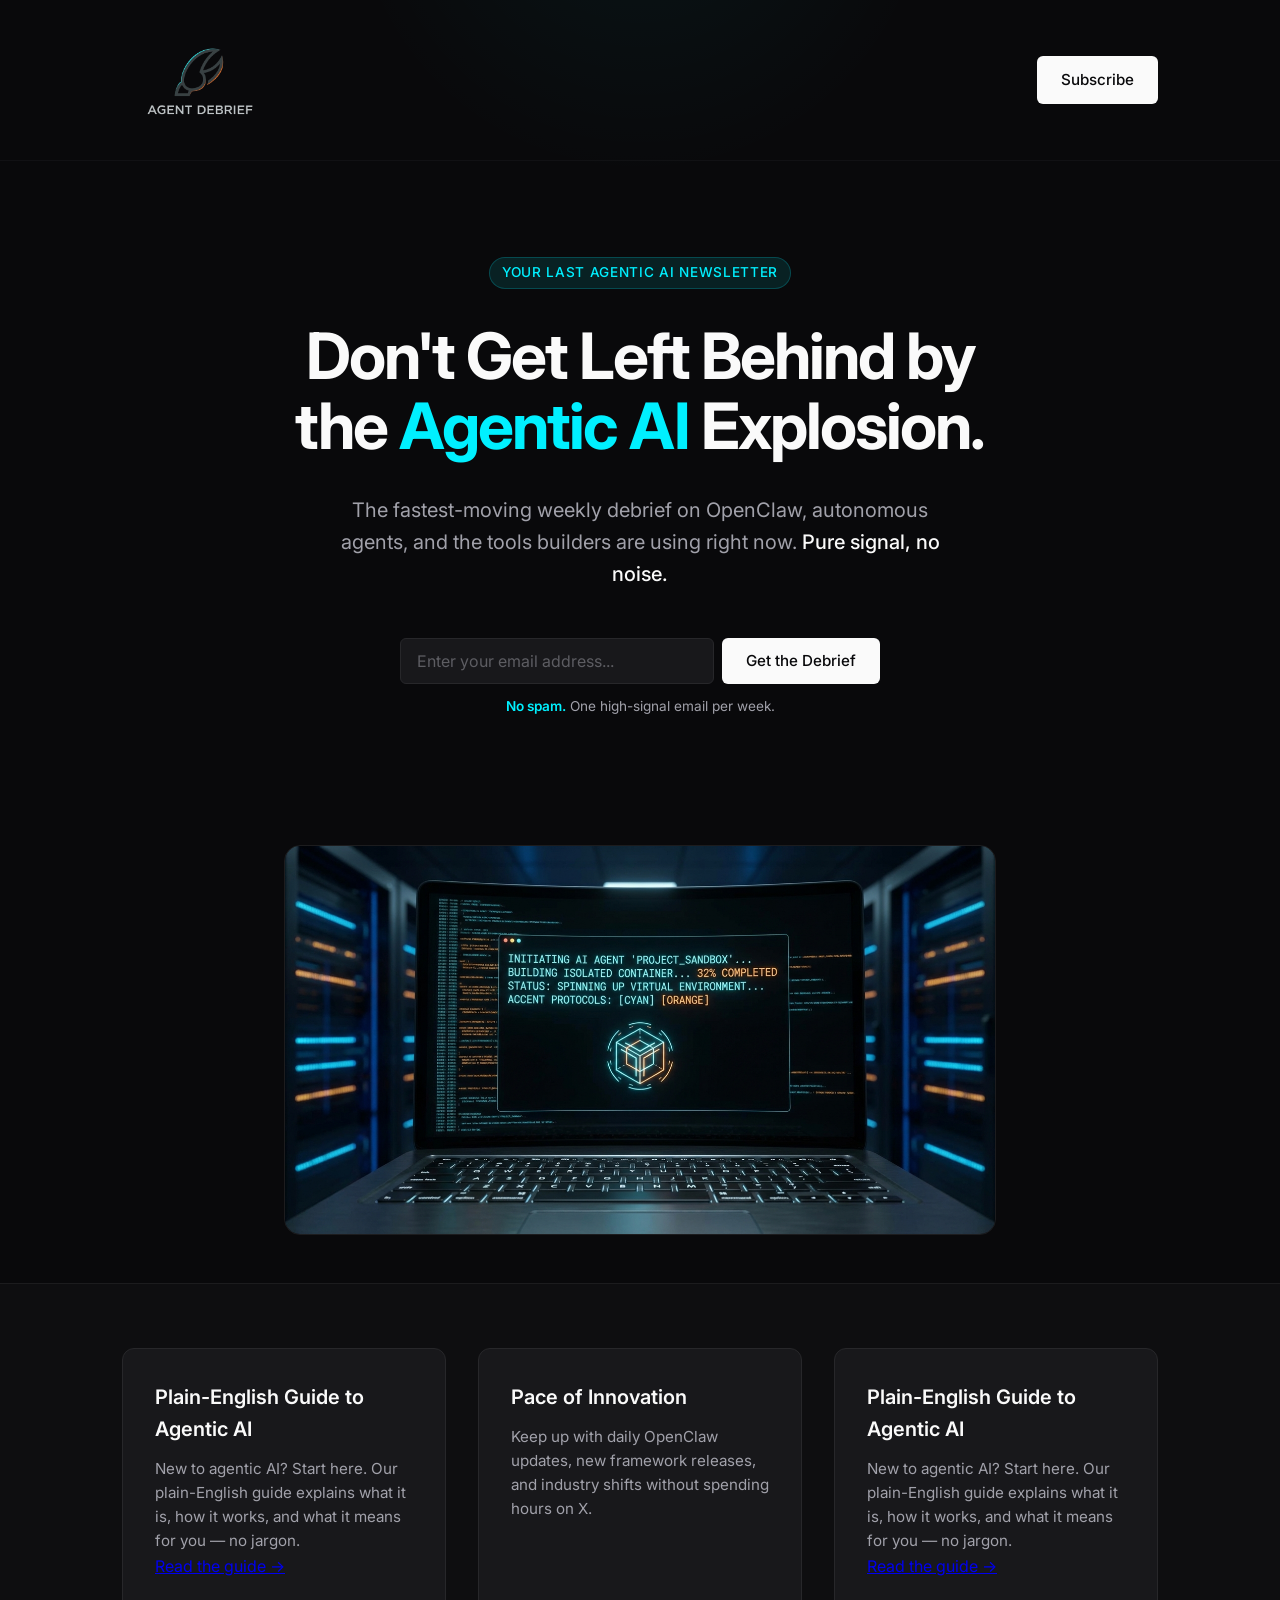
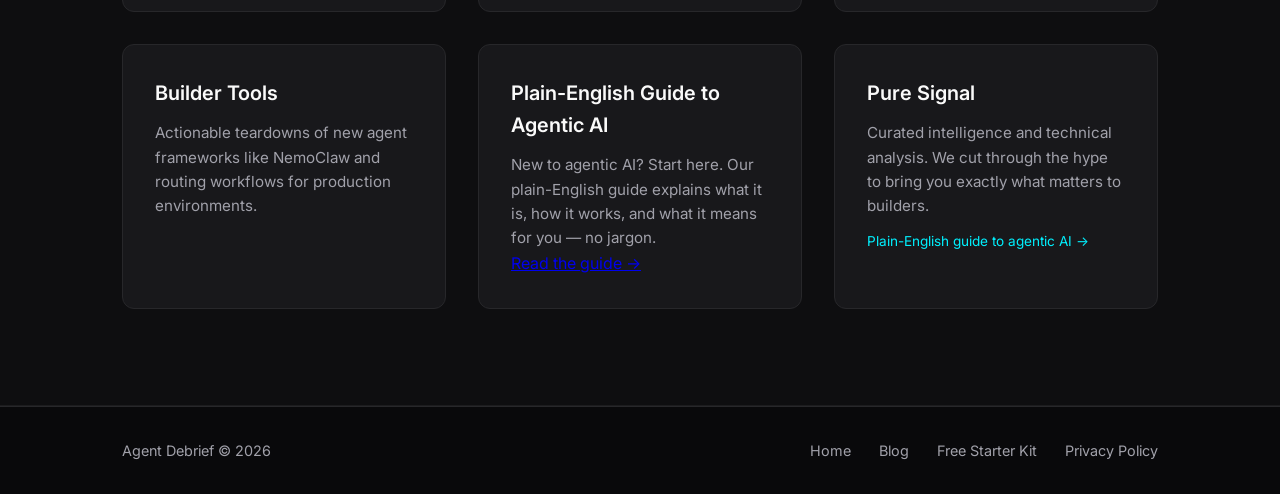
==== commit 9d111f36: "Standardize footer links across all pages: Home · Blog · Free Starter Kit · Privacy Policy" ====
--- a/index.html
+++ b/index.html
@@ -105,10 +105,12 @@
             <div class="footer-brand">
                 <span>Agent Debrief &copy; 2026</span>
             </div>
-            <div class="footer-links">
+            <nav class="footer-links">
+                <a href="/">Home</a>
                 <a href="/blog">Blog</a>
+                <a href="/lead">Free Starter Kit</a>
                 <a href="/privacy.html">Privacy Policy</a>
-            </div>
+            </nav>
         </div>
     </footer>
 </body>
--- a/index.css
+++ b/index.css
@@ -85,7 +85,7 @@
 }
 
 .brand-logo {
-    height: 64px;
+    height: 96px;
     width: auto;
 }
 
@@ -255,6 +255,170 @@
     font-size: 0.95rem;
 }
 
+/* ─── Article Layout ─────────────────────────────────── */
+.article-main {
+    padding: 3rem 0 5rem;
+}
+
+.article-content {
+    max-width: 680px;
+    margin: 0 auto;
+}
+
+.article-header {
+    margin-bottom: 2.5rem;
+}
+
+.article-header h1 {
+    font-size: clamp(1.75rem, 4vw, 2.5rem);
+    font-weight: 700;
+    line-height: 1.2;
+    letter-spacing: -0.025em;
+    margin: 0.75rem 0 0.5rem;
+}
+
+.article-meta {
+    color: var(--text-secondary);
+    font-size: 0.875rem;
+    margin-top: 0.5rem;
+}
+
+/* Breadcrumb */
+.breadcrumb {
+    display: flex;
+    align-items: center;
+    gap: 0.5rem;
+    font-size: 0.85rem;
+    color: var(--text-secondary);
+    margin-bottom: 1.5rem;
+}
+
+.breadcrumb a {
+    color: var(--accent-cyan);
+    text-decoration: none;
+}
+
+.breadcrumb a:hover {
+    text-decoration: underline;
+}
+
+.breadcrumb-sep {
+    color: var(--text-secondary);
+    opacity: 0.4;
+}
+
+/* Article body text */
+.article-content p {
+    line-height: 1.8;
+    margin-bottom: 1.4rem;
+    color: var(--text-secondary);
+    font-size: 1.05rem;
+}
+
+.article-content p strong {
+    color: var(--text-primary);
+}
+
+.article-content h2 {
+    font-size: 1.4rem;
+    font-weight: 650;
+    margin: 3rem 0 1rem;
+    color: var(--text-primary);
+    letter-spacing: -0.02em;
+    padding-top: 1.5rem;
+    border-top: 1px solid rgba(255,255,255,0.06);
+}
+
+.article-content h3 {
+    font-size: 1.15rem;
+    font-weight: 600;
+    margin: 2rem 0 0.75rem;
+    color: var(--text-primary);
+}
+
+.article-content ul,
+.article-content ol {
+    padding-left: 1.5rem;
+    margin-bottom: 1.4rem;
+}
+
+.article-content li {
+    line-height: 1.75;
+    margin-bottom: 0.5rem;
+    color: var(--text-secondary);
+}
+
+.article-content li strong {
+    color: var(--text-primary);
+}
+
+.article-content a {
+    color: var(--accent-cyan);
+    text-decoration: none;
+}
+
+.article-content a:hover {
+    text-decoration: underline;
+}
+
+.article-content hr {
+    border: none;
+    border-top: 1px solid rgba(255,255,255,0.08);
+    margin: 3rem 0;
+}
+
+/* Code blocks */
+.article-content code {
+    font-family: 'SFMono-Regular', 'Fira Code', 'Fira Mono', Consolas, monospace;
+    font-size: 0.875em;
+    background: rgba(0, 241, 255, 0.06);
+    border: 1px solid rgba(0, 241, 255, 0.12);
+    border-radius: 4px;
+    padding: 0.15em 0.4em;
+    color: #a8dadc;
+}
+
+.article-content pre {
+    background: #0d1117;
+    border: 1px solid rgba(255,255,255,0.1);
+    border-radius: 10px;
+    padding: 1.25rem 1.5rem;
+    overflow-x: auto;
+    margin: 1.5rem 0 2rem;
+    position: relative;
+}
+
+.article-content pre code {
+    background: none;
+    border: none;
+    padding: 0;
+    font-size: 0.9rem;
+    color: #cdd9e5;
+    line-height: 1.7;
+}
+
+/* Figures */
+.article-content figure {
+    margin: 2.5rem 0;
+}
+
+.article-content figure img {
+    width: 100%;
+    height: auto;
+    border-radius: 12px;
+    border: 1px solid rgba(255,255,255,0.07);
+    display: block;
+}
+
+.article-content figcaption {
+    text-align: center;
+    font-size: 0.8rem;
+    color: var(--text-secondary);
+    margin-top: 0.65rem;
+    opacity: 0.7;
+}
+
+/* ─── Footer ──────────────────────────────────────────── */
 /* Footer */
 .site-footer {
     margin-top: auto;
@@ -270,6 +434,13 @@
     align-items: center;
 }
 
+.footer-links {
+    display: flex;
+    align-items: center;
+    gap: 1.75rem;
+    list-style: none;
+}
+
 .footer-links a {
     color: var(--text-secondary);
     text-decoration: none;
@@ -279,6 +450,7 @@
 .footer-links a:hover {
     color: var(--text-primary);
 }
+
 
 /* Responsive */
 @media (max-width: 768px) {
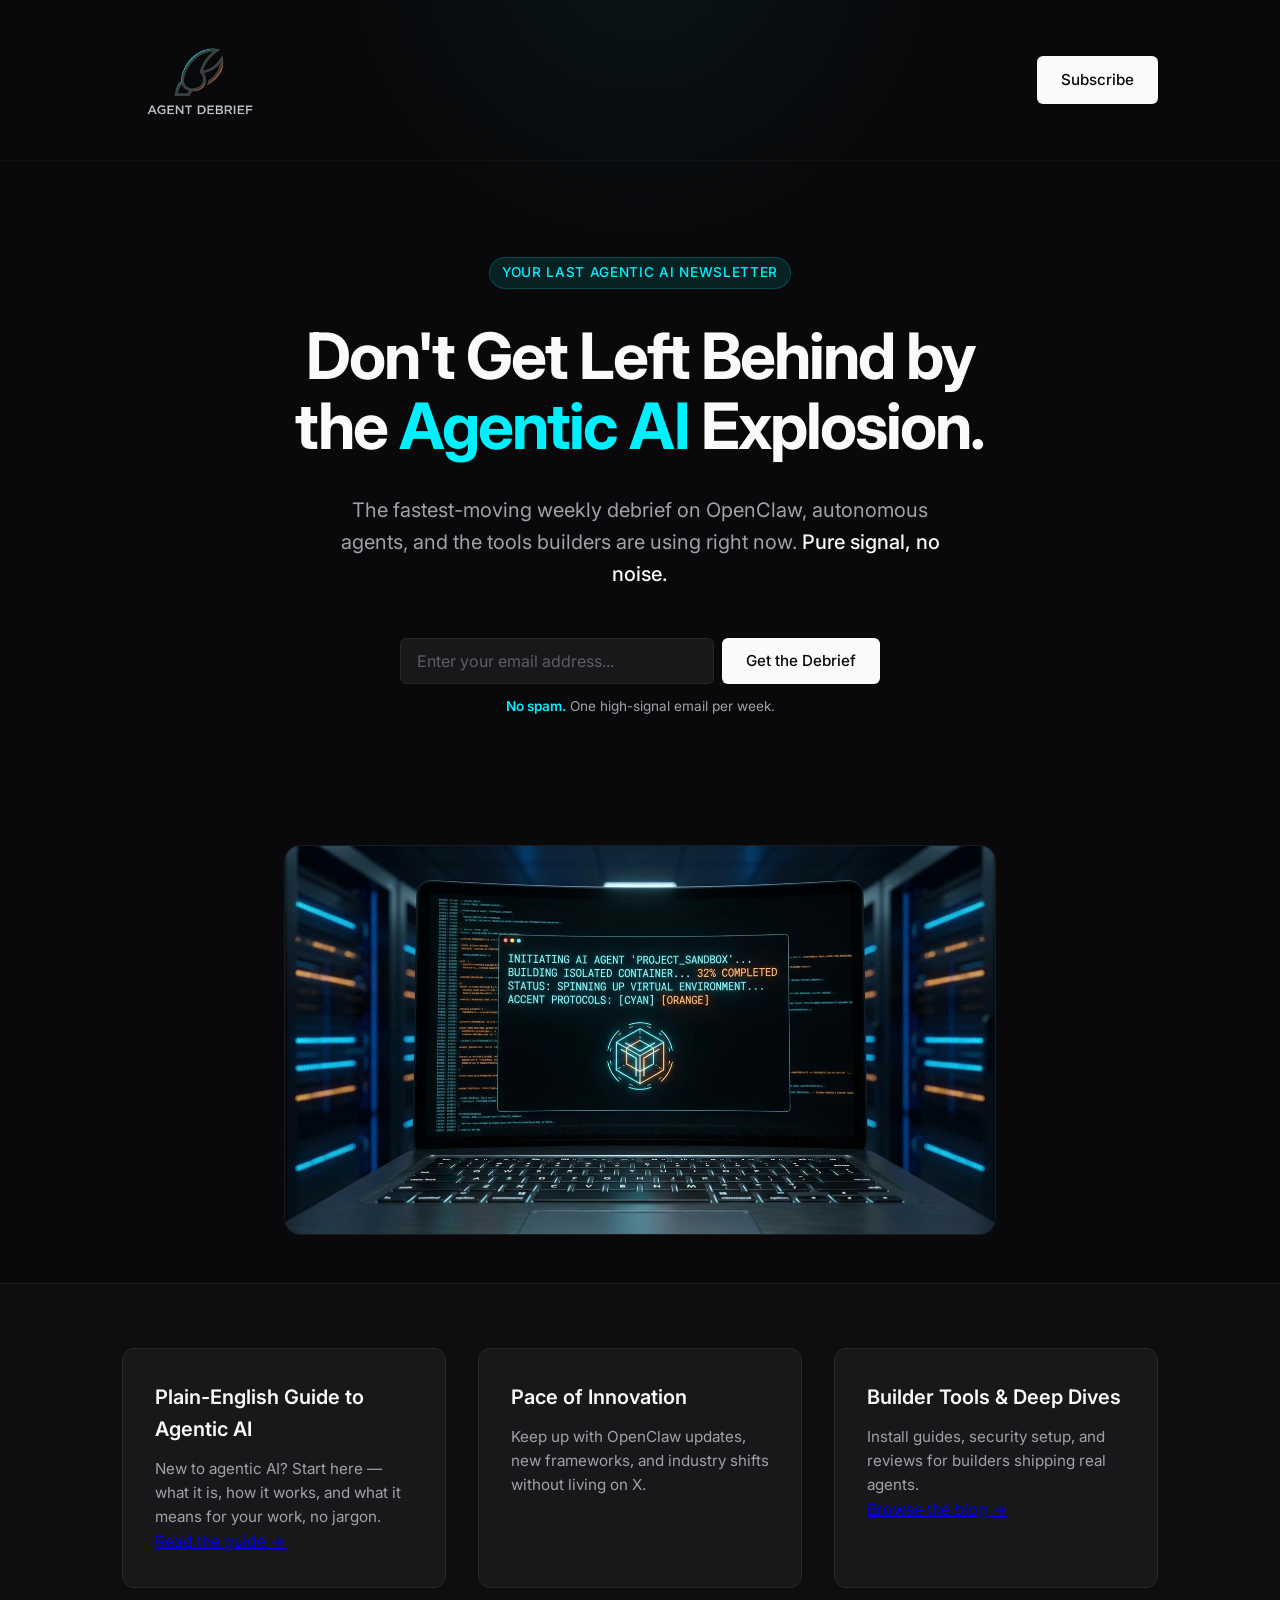
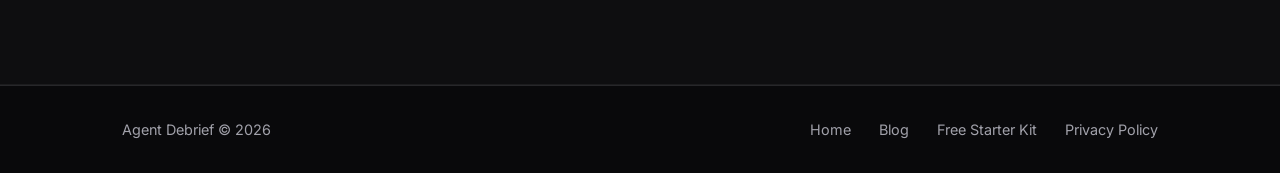
==== commit 2a27912c: "updated and improved formatting issues" ====
--- a/index.html
+++ b/index.html
@@ -62,39 +62,25 @@
                 </div>
             </div>
         </section>
-        <div style="max-width:760px; margin:2rem auto; padding:0 1.5rem;">
-            <img src="/images/home-featured.jpg" alt="An autonomous AI agent running in a sandboxed environment" style="width:100%; border-radius:16px; display:block; border:1px solid rgba(255,255,255,0.08);">
+        <div class="home-featured-wrap">
+            <img src="/images/home-featured.jpg" alt="An autonomous AI agent running in a sandboxed environment">
         </div>
         <section class="value-props" style="background: rgba(255,255,255,0.02); border-top:1px solid rgba(255,255,255,0.06); border-bottom:1px solid rgba(255,255,255,0.06); margin-top:3rem;">
             <div class="container">
                 <div class="grid-3">
-                        <div class="card">
-                <h3 class="card-title">Plain-English Guide to Agentic AI</h3>
-                <p class="card-text">New to agentic AI? Start here. Our plain-English guide explains what it is, how it works, and what it means for you — no jargon.</p>
-                <a href="/blog/what-is-agentic-ai" class="article-link">Read the guide →</a>
-            </div>
-            <div class="card">
+                    <div class="card">
+                        <h3 class="card-title">Plain-English Guide to Agentic AI</h3>
+                        <p class="card-text">New to agentic AI? Start here — what it is, how it works, and what it means for your work, no jargon.</p>
+                        <a href="/blog/what-is-agentic-ai" class="article-link">Read the guide →</a>
+                    </div>
+                    <div class="card">
                         <h3 class="card-title">Pace of Innovation</h3>
-                        <p class="card-text">Keep up with daily OpenClaw updates, new framework releases, and industry shifts without spending hours on X.</p>
+                        <p class="card-text">Keep up with OpenClaw updates, new frameworks, and industry shifts without living on X.</p>
                     </div>
-                        <div class="card">
-                <h3 class="card-title">Plain-English Guide to Agentic AI</h3>
-                <p class="card-text">New to agentic AI? Start here. Our plain-English guide explains what it is, how it works, and what it means for you — no jargon.</p>
-                <a href="/blog/what-is-agentic-ai" class="article-link">Read the guide →</a>
-            </div>
-            <div class="card">
-                        <h3 class="card-title">Builder Tools</h3>
-                        <p class="card-text">Actionable teardowns of new agent frameworks like NemoClaw and routing workflows for production environments.</p>
-                    </div>
-                        <div class="card">
-                <h3 class="card-title">Plain-English Guide to Agentic AI</h3>
-                <p class="card-text">New to agentic AI? Start here. Our plain-English guide explains what it is, how it works, and what it means for you — no jargon.</p>
-                <a href="/blog/what-is-agentic-ai" class="article-link">Read the guide →</a>
-            </div>
-            <div class="card">
-                        <h3 class="card-title">Pure Signal</h3>
-                        <p class="card-text">Curated intelligence and technical analysis. We cut through the hype to bring you exactly what matters to builders.</p>
-                        <a href="/blog/what-is-agentic-ai" style="display:inline-block; margin-top:0.75rem; font-size:0.85rem; color:#00f1ff; text-decoration:none;">Plain-English guide to agentic AI &rarr;</a>
+                    <div class="card">
+                        <h3 class="card-title">Builder Tools &amp; Deep Dives</h3>
+                        <p class="card-text">Install guides, security setup, and reviews for builders shipping real agents.</p>
+                        <a href="/blog" class="article-link">Browse the blog →</a>
                     </div>
                 </div>
             </div>
--- a/index.css
+++ b/index.css
@@ -452,6 +452,542 @@
 }
 
 
+/* Homepage featured image band */
+.home-featured-wrap {
+    max-width: 760px;
+    margin: 2rem auto;
+    padding: 0 1.5rem;
+}
+
+.home-featured-wrap img {
+    width: 100%;
+    border-radius: 16px;
+    display: block;
+    border: 1px solid rgba(255, 255, 255, 0.08);
+}
+
+/* Submit a story (mailto flow — no form fields) */
+.submit-page .back-link {
+    display: inline-flex;
+    align-items: center;
+    gap: 0.4rem;
+    color: var(--accent-cyan);
+    text-decoration: none;
+    font-size: 0.875rem;
+    margin-bottom: 2rem;
+    transition: opacity var(--transition-fast);
+}
+
+.submit-page .back-link:hover {
+    opacity: 0.8;
+    text-decoration: underline;
+}
+
+.submit-page .submission-note {
+    margin-top: 1.5rem;
+    padding: 1rem 1.25rem;
+    background-color: rgba(0, 240, 255, 0.05);
+    border: 1px solid rgba(0, 240, 255, 0.15);
+    border-radius: 8px;
+    font-size: 0.875rem;
+    color: var(--text-secondary);
+    line-height: 1.6;
+}
+
+.submit-page .submission-note strong {
+    color: var(--accent-cyan);
+}
+
+.submit-page .submission-note ul {
+    margin: 0.75rem 0 0 1.25rem;
+    padding-left: 0.25rem;
+}
+
+.submit-page .submission-note .submit-note-footer {
+    margin-top: 0.75rem;
+}
+
+.submit-page .submit-crosslinks {
+    margin-top: 3rem;
+    padding-top: 2rem;
+    border-top: 1px solid rgba(255, 255, 255, 0.06);
+    font-size: 0.9rem;
+    color: var(--text-secondary);
+}
+
+.submit-page .submit-crosslinks a {
+    color: var(--accent-cyan);
+    text-decoration: none;
+}
+
+.submit-page .submit-crosslinks a:hover {
+    text-decoration: underline;
+}
+
+.submit-page .submit-intro {
+    color: var(--text-secondary);
+    font-size: 1.05rem;
+    line-height: 1.8;
+    margin-bottom: 2rem;
+}
+
+/* Link-in-bio: single-purpose page; body centered (inherits site tokens from :root) */
+body.bio-page {
+    align-items: center;
+    padding: 2rem 1rem 4rem;
+}
+
+.bio-container {
+    width: 100%;
+    max-width: 480px;
+    text-align: center;
+}
+
+.bio-page .brand-logo {
+    height: 96px;
+    width: auto;
+    margin-bottom: 1rem;
+    border-radius: 8px;
+}
+
+.bio-brand-name {
+    font-size: 1.5rem;
+    font-weight: 700;
+    letter-spacing: -0.02em;
+    margin-bottom: 0.25rem;
+}
+
+.bio-tagline {
+    color: var(--text-secondary);
+    font-size: 0.95rem;
+    margin-bottom: 2.5rem;
+}
+
+.bio-subscribe-form {
+    margin-bottom: 2.5rem;
+}
+
+.bio-subscribe-form input[type="email"] {
+    width: 100%;
+    padding: 0.75rem 1rem;
+    background-color: var(--bg-surface);
+    border: 1px solid var(--border-color);
+    border-radius: 6px;
+    color: var(--text-primary);
+    font-family: var(--font-inter);
+    font-size: 1rem;
+    transition: border-color var(--transition-fast);
+    margin-bottom: 0.5rem;
+}
+
+.bio-subscribe-form input[type="email"]:focus {
+    outline: none;
+    border-color: var(--accent-cyan);
+}
+
+.bio-subscribe-form input::placeholder {
+    color: rgba(161, 161, 170, 0.5);
+}
+
+.bio-subscribe-form button {
+    width: 100%;
+    padding: 0.75rem 1rem;
+    background-color: var(--text-primary);
+    color: var(--bg-void);
+    border: none;
+    border-radius: 6px;
+    font-family: var(--font-inter);
+    font-size: 1rem;
+    font-weight: 600;
+    cursor: pointer;
+    transition: background-color var(--transition-fast);
+}
+
+.bio-subscribe-form button:hover {
+    background-color: #e4e4e7;
+}
+
+.bio-privacy-note {
+    font-size: 0.8rem;
+    color: var(--text-secondary);
+    margin-top: 0.5rem;
+}
+
+.bio-links {
+    display: flex;
+    flex-direction: column;
+    gap: 0.75rem;
+    margin-bottom: 2.5rem;
+}
+
+.bio-link {
+    display: flex;
+    align-items: center;
+    justify-content: space-between;
+    padding: 1rem 1.25rem;
+    background-color: var(--bg-surface);
+    border: 1px solid var(--border-color);
+    border-radius: 10px;
+    text-decoration: none;
+    color: var(--text-primary);
+    font-weight: 500;
+    font-size: 0.95rem;
+    transition: border-color var(--transition-fast), transform var(--transition-fast);
+}
+
+.bio-link:hover {
+    border-color: rgba(255, 255, 255, 0.15);
+    transform: translateY(-2px);
+}
+
+.bio-link-left {
+    display: flex;
+    align-items: center;
+    gap: 0.75rem;
+}
+
+.bio-link-icon {
+    width: 20px;
+    height: 20px;
+    display: flex;
+    align-items: center;
+    justify-content: center;
+    color: var(--accent-cyan);
+    font-size: 1rem;
+}
+
+.bio-link-arrow {
+    color: var(--text-secondary);
+    font-size: 1.1rem;
+}
+
+.bio-divider {
+    width: 100%;
+    height: 1px;
+    background-color: var(--border-color);
+    margin: 2rem 0;
+    opacity: 0.4;
+}
+
+.bio-footer {
+    color: var(--text-secondary);
+    font-size: 0.8rem;
+}
+
+.bio-footer a {
+    color: var(--accent-cyan);
+    text-decoration: none;
+}
+
+.bio-footer a:hover {
+    text-decoration: underline;
+}
+
+.bio-page .glow-bg {
+    position: fixed;
+    top: -20%;
+    left: 50%;
+    transform: translateX(-50%);
+    width: 600px;
+    height: 600px;
+    background: radial-gradient(circle, rgba(0, 240, 255, 0.05) 0%, rgba(9, 9, 11, 0) 70%);
+    z-index: -1;
+    pointer-events: none;
+}
+
+/* ─── Lead magnet /lead/index.html ───────────────────── */
+body.lead-page {
+    --lead-muted: #8892b0;
+    --lead-muted-dark: #5a6380;
+}
+
+.lead-page .lead-brand {
+    text-decoration: none;
+    color: inherit;
+}
+
+.lead-page .privacy-note .text-accent {
+    color: var(--accent-cyan);
+    font-weight: 600;
+}
+
+.lead-page .lead-hero-figure {
+    margin: 2rem 0 0;
+}
+
+.lead-page .lead-hero-figure img {
+    width: 100%;
+    height: auto;
+    border-radius: 12px;
+}
+
+.lead-page .lead-figcaption {
+    text-align: center;
+    color: var(--lead-muted);
+    font-size: 0.875rem;
+    margin-top: 0.75rem;
+}
+
+.lead-section {
+    padding: 4rem 0;
+}
+
+.lead-section--band {
+    background: rgba(0, 0, 0, 0.2);
+}
+
+.lead-section--tight {
+    padding: 3rem 0;
+}
+
+.lead-section--footer-pad {
+    padding: 0 0 4rem;
+}
+
+.lead-narrow {
+    max-width: 700px;
+    margin-left: auto;
+    margin-right: auto;
+}
+
+.lead-wide {
+    max-width: 900px;
+    margin-left: auto;
+    margin-right: auto;
+}
+
+.lead-section-title {
+    text-align: center;
+    font-size: 1.75rem;
+    margin-bottom: 3rem;
+    color: var(--text-primary);
+    font-weight: 600;
+}
+
+.lead-section-title--tight {
+    margin-bottom: 2rem;
+}
+
+.lead-section-title--small {
+    font-size: 1.5rem;
+    margin-bottom: 2rem;
+}
+
+.lead-section-title--micro {
+    font-size: 1.25rem;
+    margin-bottom: 1rem;
+    color: var(--lead-muted);
+    font-weight: 600;
+}
+
+.lead-kit-figure {
+    margin: 0 auto 2rem;
+    max-width: 700px;
+}
+
+.lead-kit-figure img {
+    width: 100%;
+    height: auto;
+    border-radius: 12px;
+}
+
+.lead-kit-grid {
+    display: grid;
+    grid-template-columns: repeat(auto-fit, minmax(240px, 1fr));
+    gap: 1.5rem;
+}
+
+.lead-kit-card {
+    background: rgba(255, 255, 255, 0.03);
+    border: 1px solid rgba(255, 255, 255, 0.08);
+    border-radius: 12px;
+    padding: 1.75rem;
+}
+
+.lead-kit-icon {
+    font-size: 2rem;
+    margin-bottom: 0.75rem;
+    line-height: 1;
+}
+
+.lead-kit-card-title {
+    font-size: 1.1rem;
+    margin-bottom: 0.5rem;
+    font-weight: 600;
+    color: var(--text-primary);
+}
+
+.lead-body-muted {
+    color: var(--lead-muted);
+    font-size: 0.9rem;
+    margin: 0;
+    line-height: 1.55;
+}
+
+.lead-audience-grid {
+    display: grid;
+    grid-template-columns: 1fr 1fr;
+    gap: 1.5rem;
+}
+
+.lead-mini-title {
+    font-size: 1rem;
+    margin-bottom: 0.5rem;
+    font-weight: 600;
+    color: var(--text-primary);
+}
+
+.lead-steps {
+    display: flex;
+    flex-direction: column;
+    gap: 2rem;
+    max-width: 500px;
+    margin: 0 auto;
+}
+
+.lead-step {
+    display: flex;
+    gap: 1.25rem;
+    align-items: flex-start;
+}
+
+.lead-step-num {
+    min-width: 40px;
+    height: 40px;
+    background: rgba(0, 241, 255, 0.1);
+    border: 1px solid var(--accent-cyan);
+    border-radius: 50%;
+    display: flex;
+    align-items: center;
+    justify-content: center;
+    font-weight: 700;
+    color: var(--accent-cyan);
+    font-size: 1rem;
+    flex-shrink: 0;
+}
+
+.lead-step-title {
+    font-size: 1.05rem;
+    margin-bottom: 0.35rem;
+    font-weight: 600;
+    color: var(--text-primary);
+}
+
+.lead-inline-code {
+    background: rgba(0, 241, 255, 0.08);
+    padding: 0.1em 0.4em;
+    border-radius: 4px;
+    font-size: 0.85em;
+    font-family: 'SFMono-Regular', 'Fira Code', Consolas, monospace;
+}
+
+.lead-cta-group {
+    text-align: center;
+    margin-top: 3rem;
+}
+
+.lead-cta-btn {
+    font-size: 1rem;
+    padding: 0.75rem 2rem;
+}
+
+.lead-cta-hint {
+    color: var(--lead-muted);
+    font-size: 0.85rem;
+    margin-top: 1rem;
+}
+
+.lead-file-list {
+    display: flex;
+    flex-direction: column;
+    gap: 0.75rem;
+    max-width: 500px;
+    margin: 0 auto;
+}
+
+.lead-file-row {
+    display: flex;
+    justify-content: space-between;
+    align-items: center;
+    background: rgba(255, 255, 255, 0.03);
+    border: 1px solid rgba(255, 255, 255, 0.08);
+    border-radius: 8px;
+    padding: 0.875rem 1.25rem;
+}
+
+.lead-file-name {
+    font-size: 0.9rem;
+    color: var(--text-primary);
+}
+
+.lead-file-code {
+    font-size: 0.8rem;
+    color: var(--lead-muted);
+    font-family: 'SFMono-Regular', 'Fira Code', Consolas, monospace;
+}
+
+.lead-trust {
+    text-align: center;
+}
+
+.lead-trust-sub {
+    color: var(--lead-muted-dark);
+    font-size: 0.9rem;
+    margin: 0;
+}
+
+.lead-nav-links {
+    display: flex;
+    gap: 1rem;
+    justify-content: center;
+    flex-wrap: wrap;
+}
+
+.lead-nav-link {
+    color: var(--accent-cyan);
+    text-decoration: none;
+    font-size: 0.875rem;
+}
+
+.lead-nav-link:hover {
+    text-decoration: underline;
+}
+
+/* Article FAQ accordion (shared) */
+.article-content .faq {
+    margin-top: 2rem;
+}
+
+.article-content .faq > h2 {
+    border-top: none;
+    padding-top: 0;
+    margin-top: 0;
+    margin-bottom: 1rem;
+}
+
+.article-content .faq details {
+    border: 1px solid rgba(255, 255, 255, 0.08);
+    border-radius: 8px;
+    padding: 0.75rem 1rem;
+    margin-bottom: 0.5rem;
+    background: rgba(255, 255, 255, 0.02);
+}
+
+.article-content .faq summary {
+    cursor: pointer;
+    font-weight: 500;
+    color: var(--text-primary);
+}
+
+.article-content .faq details[open] summary {
+    margin-bottom: 0.5rem;
+}
+
+.article-content .faq details p {
+    margin-bottom: 0;
+    font-size: 1rem;
+}
+
 /* Responsive */
 @media (max-width: 768px) {
     .input-group {
@@ -467,4 +1003,8 @@
         gap: 1rem;
         text-align: center;
     }
+
+    .lead-page .lead-audience-grid {
+        grid-template-columns: 1fr;
+    }
 }
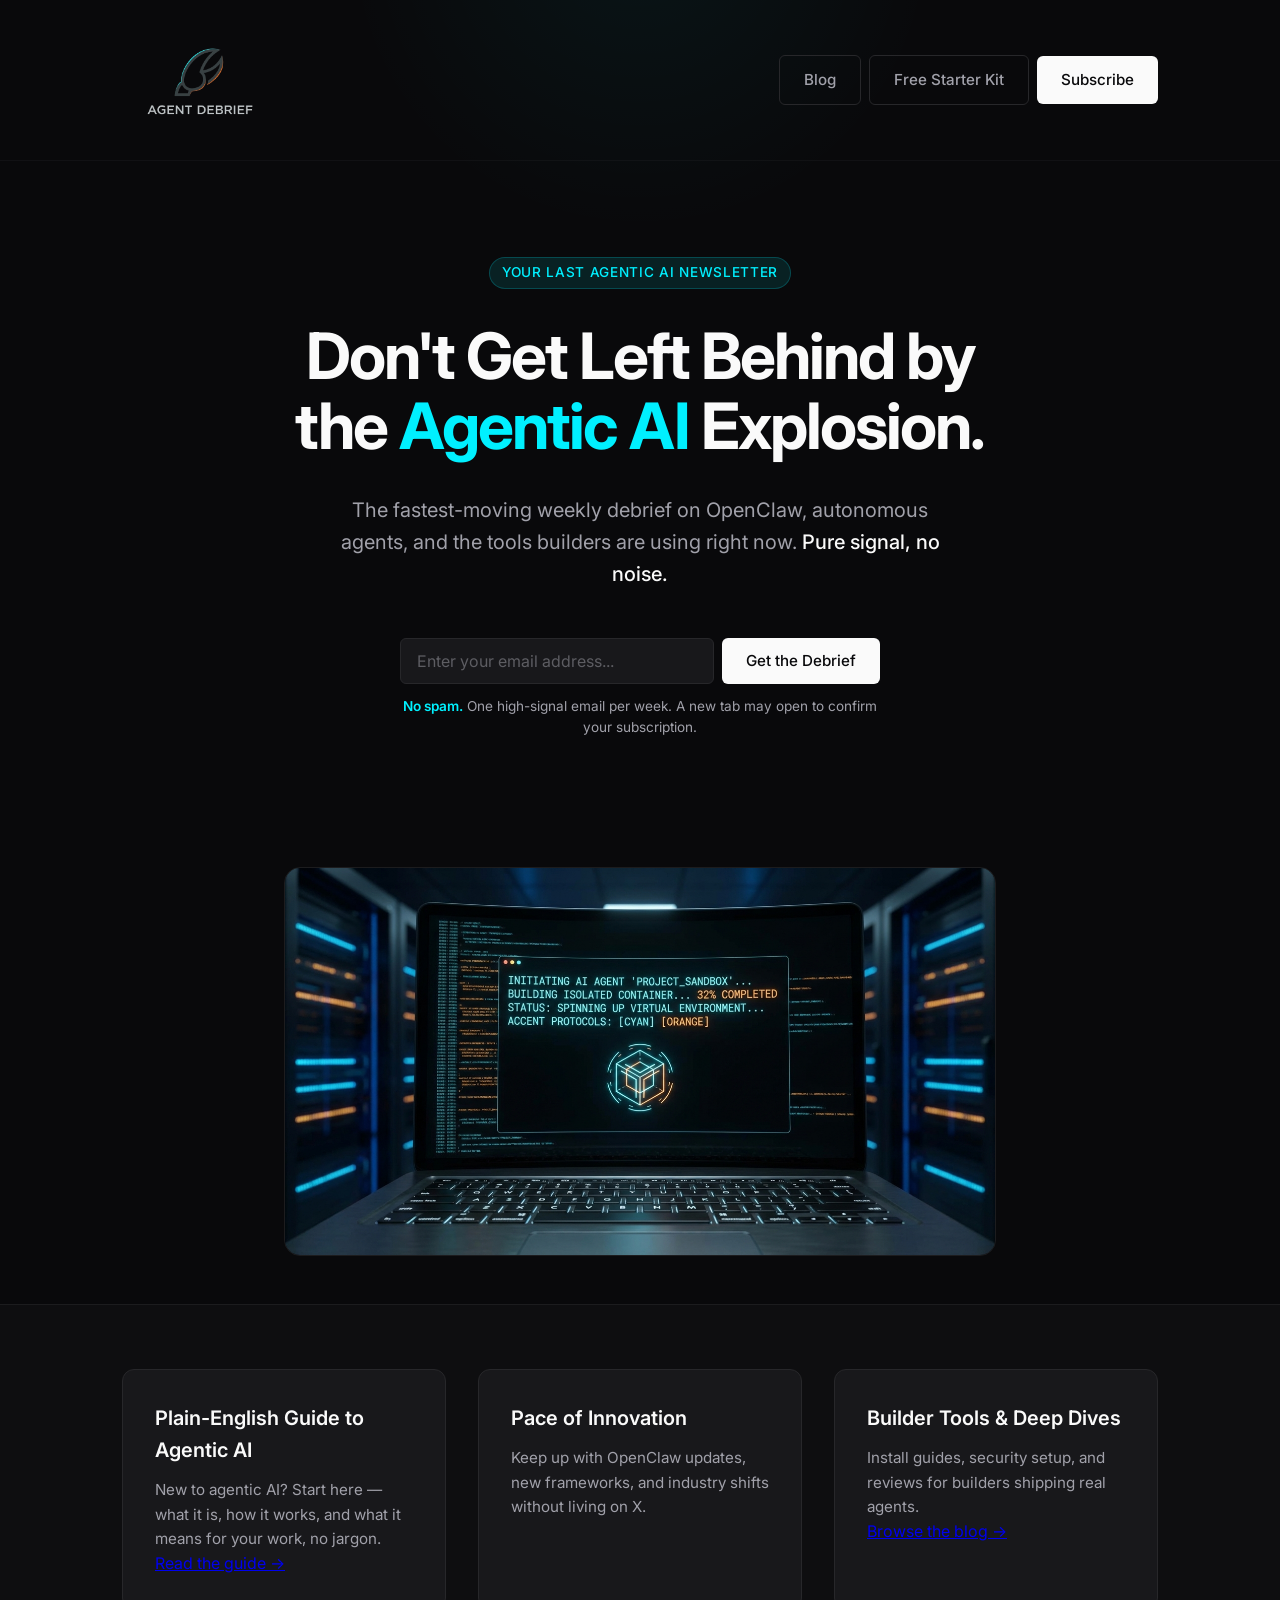
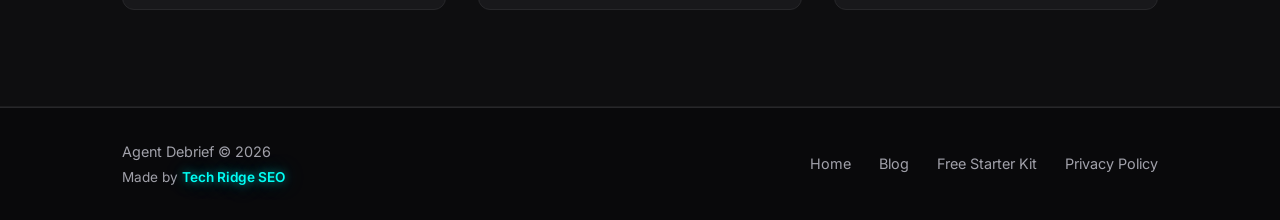
==== commit 1ce444d1: "updated info and general improvements" ====
--- a/index.html
+++ b/index.html
@@ -3,17 +3,17 @@
 <head>
     <meta charset="UTF-8">
     <meta name="viewport" content="width=device-width, initial-scale=1.0">
-    <meta name="description" content="Agent Debrief - The fastest-moving weekly debrief on OpenClaw, autonomous agents, and the tools builders are using right now. Pure signal, no noise.">
-    <title>Agent Debrief | The Tech Newsletter</title>
+    <meta name="description" content="Weekly OpenClaw &amp; agentic AI newsletter for builders: ecosystem updates, security, and practical guides. Subscribe to Agent Debrief — pure signal, no noise.">
+    <title>Agent Debrief | Weekly OpenClaw &amp; Agentic AI Newsletter</title>
     <link rel="canonical" href="https://agentdebrief.com/">
-    <meta property="og:title" content="Agent Debrief | The Tech Newsletter">
-    <meta property="og:description" content="The fastest-moving weekly debrief on OpenClaw, autonomous agents, and the tools builders are using right now. Pure signal, no noise.">
+    <meta property="og:title" content="Agent Debrief | Weekly OpenClaw &amp; Agentic AI Newsletter">
+    <meta property="og:description" content="Weekly OpenClaw &amp; agentic AI newsletter for builders: ecosystem updates, security, and practical guides. Pure signal, no noise.">
     <meta property="og:image" content="https://agentdebrief.com/og-banner-image.jpg">
     <meta property="og:url" content="https://agentdebrief.com/">
     <meta property="og:type" content="website">
     <meta name="twitter:card" content="summary_large_image">
-    <meta name="twitter:title" content="Agent Debrief | The Tech Newsletter">
-    <meta name="twitter:description" content="The fastest-moving weekly debrief on OpenClaw, autonomous agents, and the tools builders are using right now. Pure signal, no noise.">
+    <meta name="twitter:title" content="Agent Debrief | Weekly OpenClaw &amp; Agentic AI Newsletter">
+    <meta name="twitter:description" content="Weekly OpenClaw &amp; agentic AI newsletter for builders: ecosystem updates, security, and practical guides. Pure signal, no noise.">
     <meta name="twitter:image" content="https://agentdebrief.com/og-banner-image.jpg">
     <link rel="preconnect" href="https://fonts.googleapis.com">
     <link rel="preconnect" href="https://fonts.gstatic.com" crossorigin>
@@ -27,24 +27,27 @@
       "name": "Agent Debrief",
       "url": "https://agentdebrief.com",
       "logo": "https://agentdebrief.com/logo.png",
-      "description": "The fastest-moving weekly debrief on OpenClaw, autonomous agents, and the tools builders are using right now.",
+      "description": "Weekly OpenClaw and agentic AI newsletter for builders: ecosystem updates, security, and practical guides.",
       "sameAs": ["https://buttondown.com/agentdebrief"]
     }
     </script>
 </head>
 <body>
+    <a href="#main" class="skip-link">Skip to main content</a>
     <div class="glow-bg"></div>
     <header class="site-header">
         <div class="container nav-container">
-            <a href="/" class="brand" style="text-decoration:none;">
-                <img src="logo.png" alt="Agent Debrief Logo" class="brand-logo" onerror="this.style.display='none'">
+            <a href="/" class="brand" style="text-decoration:none;" aria-label="Agent Debrief — home">
+                <img src="logo.png" alt="" class="brand-logo" onerror="this.style.display='none'">
             </a>
-            <nav class="main-nav">
+            <nav class="main-nav" aria-label="Primary">
+                <a href="/blog" class="btn btn-ghost">Blog</a>
+                <a href="/lead" class="btn btn-ghost">Free Starter Kit</a>
                 <a href="#subscribe" class="btn btn-primary">Subscribe</a>
             </nav>
         </div>
     </header>
-    <main>
+    <main id="main">
         <section class="hero">
             <div class="container hero-container">
                 <div class="hero-content">
@@ -57,7 +60,7 @@
                             <input type="hidden" value="1" name="embed">
                             <button type="submit" class="btn btn-primary">Get the Debrief</button>
                         </div>
-                        <p class="privacy-note"><span style="color: #00f1ff; font-weight: 600;">No spam.</span> One high-signal email per week.</p>
+                        <p class="privacy-note"><span style="color: #00f1ff; font-weight: 600;">No spam.</span> One high-signal email per week. A new tab may open to confirm your subscription.</p>
                     </form>
                 </div>
             </div>
@@ -90,6 +93,7 @@
         <div class="container footer-container">
             <div class="footer-brand">
                 <span>Agent Debrief &copy; 2026</span>
+                <p class="footer-made-by">Made by <a class="footer-credit-link" href="https://techridgeseo.com" target="_blank" rel="noopener noreferrer">Tech Ridge SEO</a></p>
             </div>
             <nav class="footer-links">
                 <a href="/">Home</a>
--- a/index.css
+++ b/index.css
@@ -76,6 +76,59 @@
     display: flex;
     justify-content: space-between;
     align-items: center;
+    gap: var(--spacing-md);
+    flex-wrap: wrap;
+}
+
+.main-nav {
+    display: flex;
+    flex-wrap: wrap;
+    gap: 0.5rem;
+    align-items: center;
+    justify-content: flex-end;
+}
+
+.skip-link {
+    position: absolute;
+    width: 1px;
+    height: 1px;
+    padding: 0;
+    margin: -1px;
+    overflow: hidden;
+    clip: rect(0, 0, 0, 0);
+    white-space: nowrap;
+    border: 0;
+}
+
+.skip-link:focus,
+.skip-link:focus-visible {
+    position: fixed;
+    top: 0.75rem;
+    left: 0.75rem;
+    width: auto;
+    height: auto;
+    margin: 0;
+    clip: auto;
+    overflow: visible;
+    z-index: 10000;
+    padding: 0.65rem 1rem;
+    background: var(--text-primary);
+    color: var(--bg-void);
+    font-weight: 600;
+    font-size: 0.9rem;
+    text-decoration: none;
+    border-radius: 6px;
+    box-shadow: 0 4px 24px rgba(0, 0, 0, 0.35);
+}
+
+a:focus-visible,
+button:focus-visible,
+.btn:focus-visible,
+input:focus-visible,
+textarea:focus-visible,
+select:focus-visible {
+    outline: 2px solid var(--accent-cyan);
+    outline-offset: 2px;
 }
 
 .brand {
@@ -451,6 +504,37 @@
     color: var(--text-primary);
 }
 
+.footer-brand {
+    display: flex;
+    flex-direction: column;
+    align-items: flex-start;
+    gap: 0.35rem;
+}
+
+.footer-made-by {
+    margin: 0;
+    font-size: 0.85rem;
+    color: var(--text-secondary);
+    line-height: 1.45;
+}
+
+.footer-credit-link {
+    color: #00fff5;
+    font-weight: 600;
+    text-decoration: none;
+    text-shadow:
+        0 0 10px rgba(0, 255, 245, 0.55),
+        0 0 22px rgba(0, 240, 255, 0.35);
+}
+
+.footer-credit-link:hover {
+    color: #e6fffd;
+    text-decoration: underline;
+    text-shadow:
+        0 0 14px rgba(0, 255, 245, 0.75),
+        0 0 28px rgba(0, 240, 255, 0.45);
+}
+
 
 /* Homepage featured image band */
 .home-featured-wrap {
@@ -681,6 +765,28 @@
 
 .bio-footer a:hover {
     text-decoration: underline;
+}
+
+.bio-footer-credit {
+    display: inline-block;
+    margin-top: 0.65rem;
+}
+
+.bio-footer .footer-credit-link {
+    color: #00fff5;
+    font-weight: 600;
+    text-decoration: none;
+    text-shadow:
+        0 0 10px rgba(0, 255, 245, 0.55),
+        0 0 22px rgba(0, 240, 255, 0.35);
+}
+
+.bio-footer .footer-credit-link:hover {
+    color: #e6fffd;
+    text-decoration: underline;
+    text-shadow:
+        0 0 14px rgba(0, 255, 245, 0.75),
+        0 0 28px rgba(0, 240, 255, 0.45);
 }
 
 .bio-page .glow-bg {
@@ -1004,6 +1110,10 @@
         text-align: center;
     }
 
+    .footer-brand {
+        align-items: center;
+    }
+
     .lead-page .lead-audience-grid {
         grid-template-columns: 1fr;
     }
